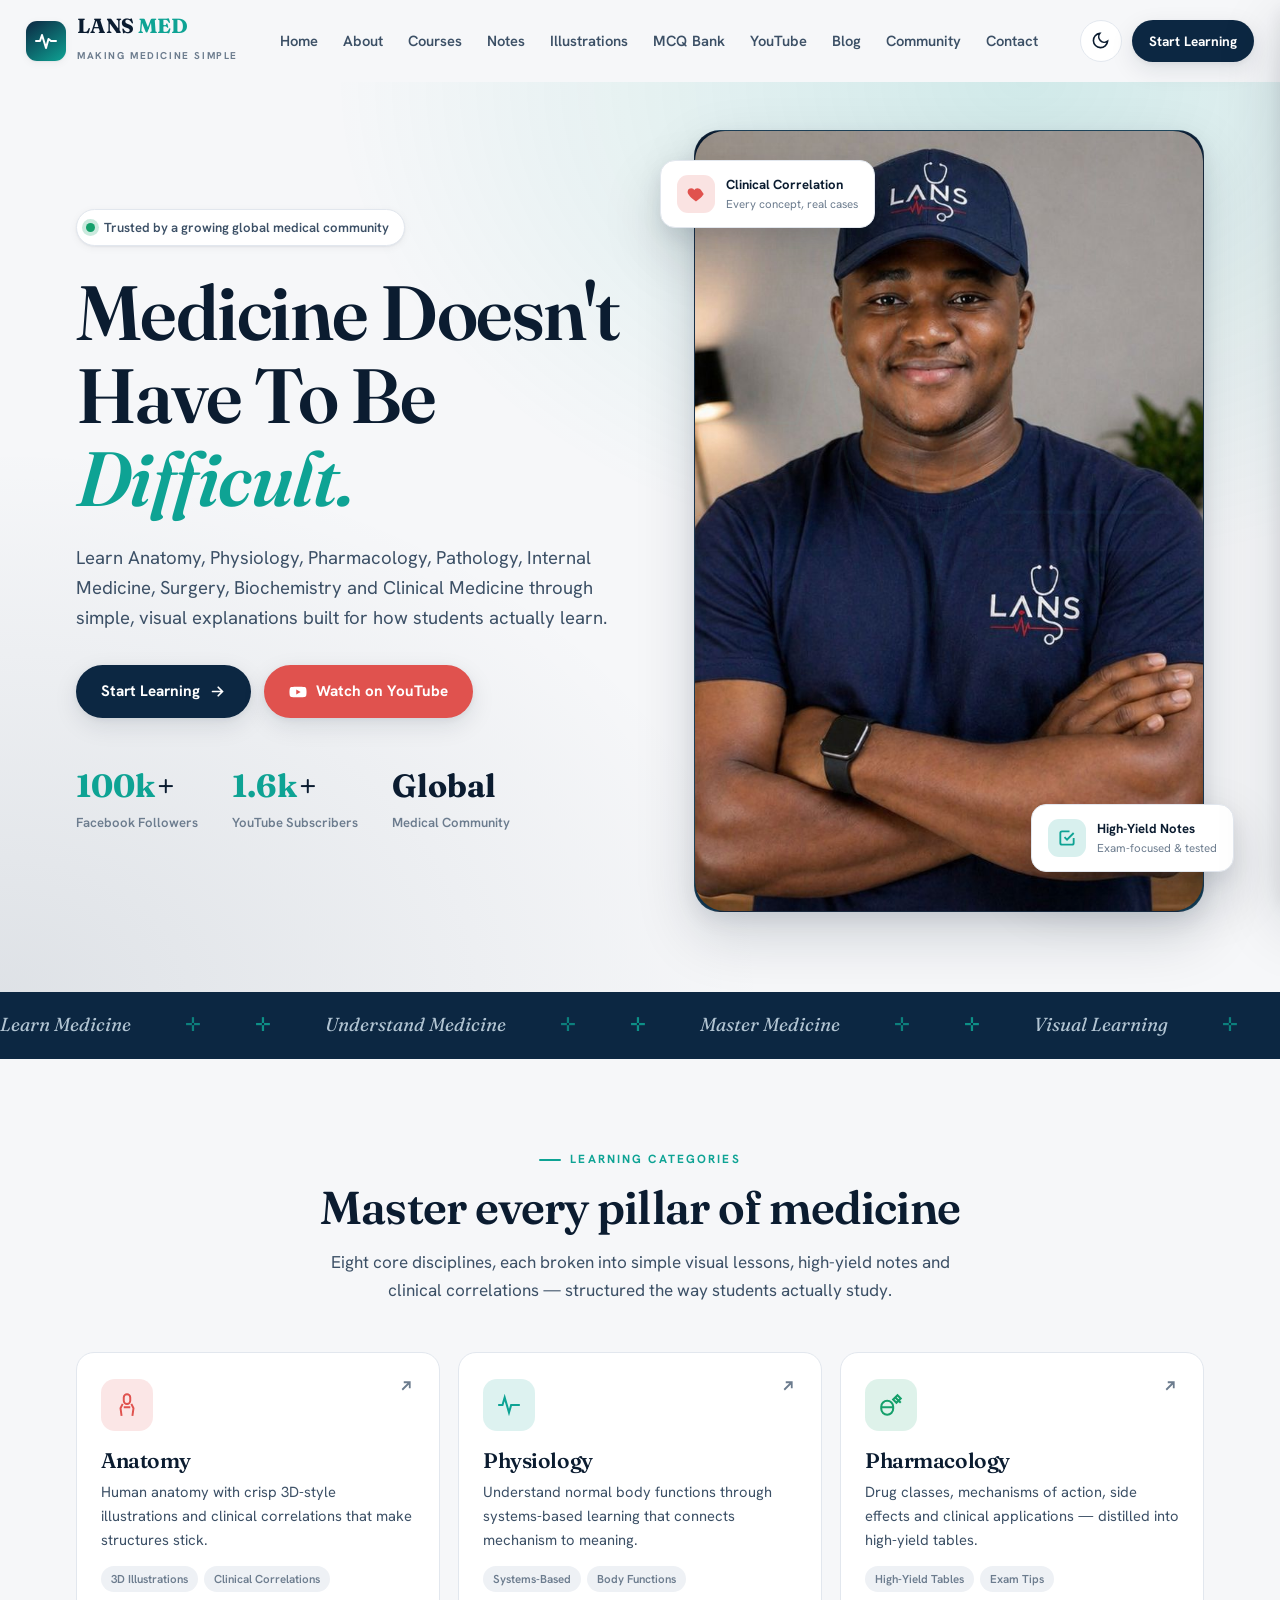
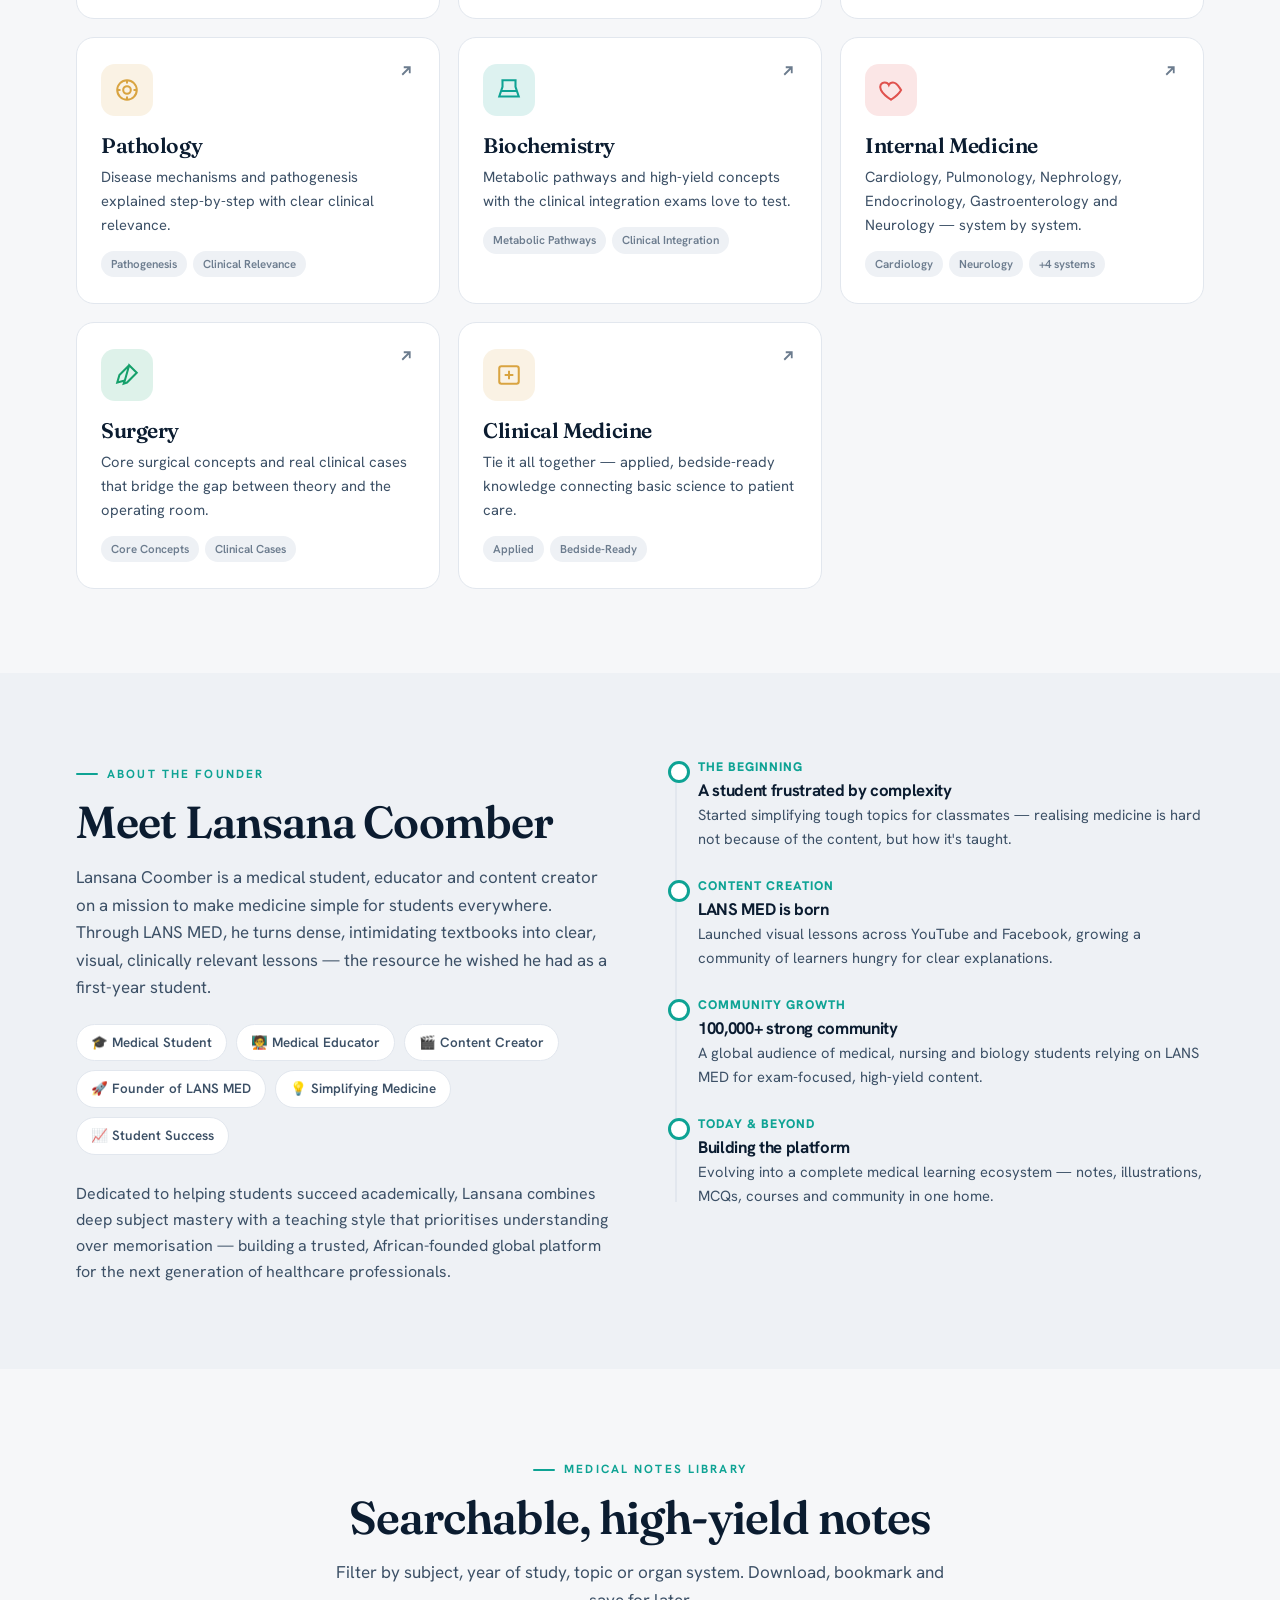
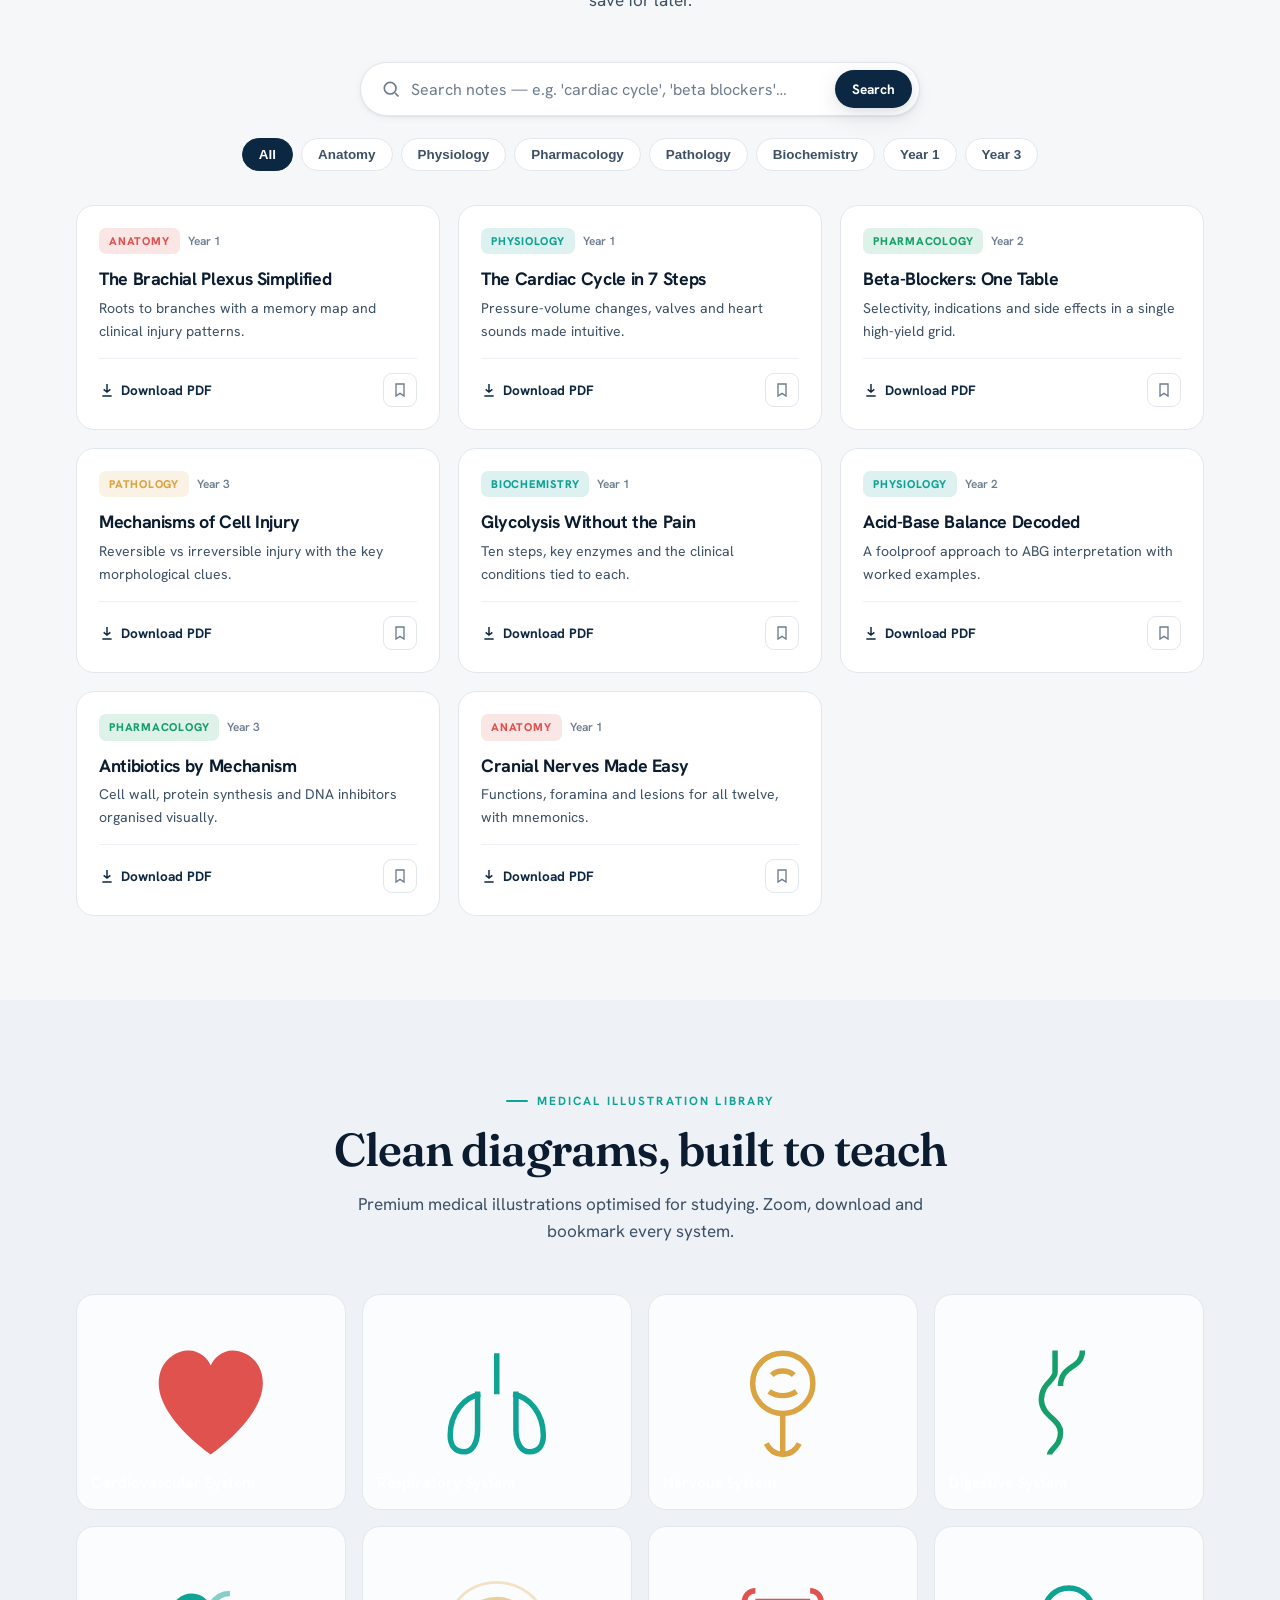
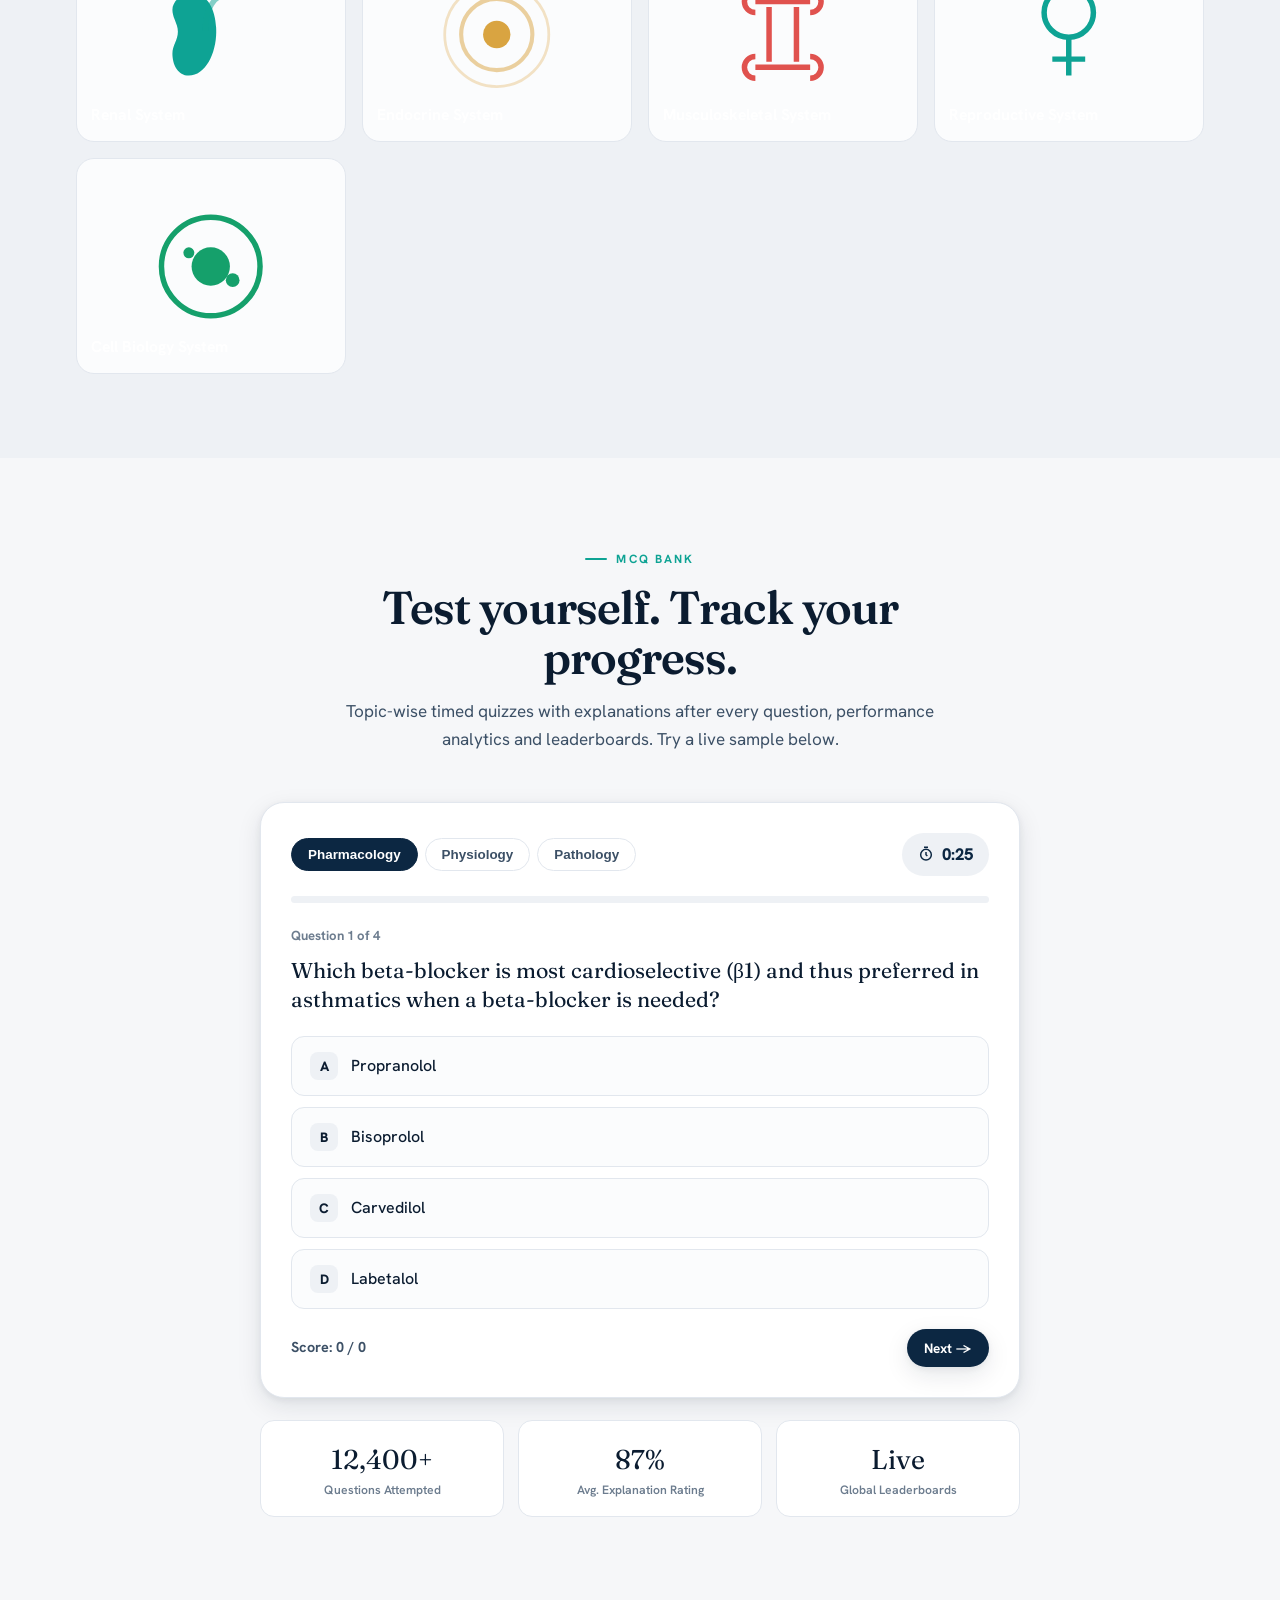
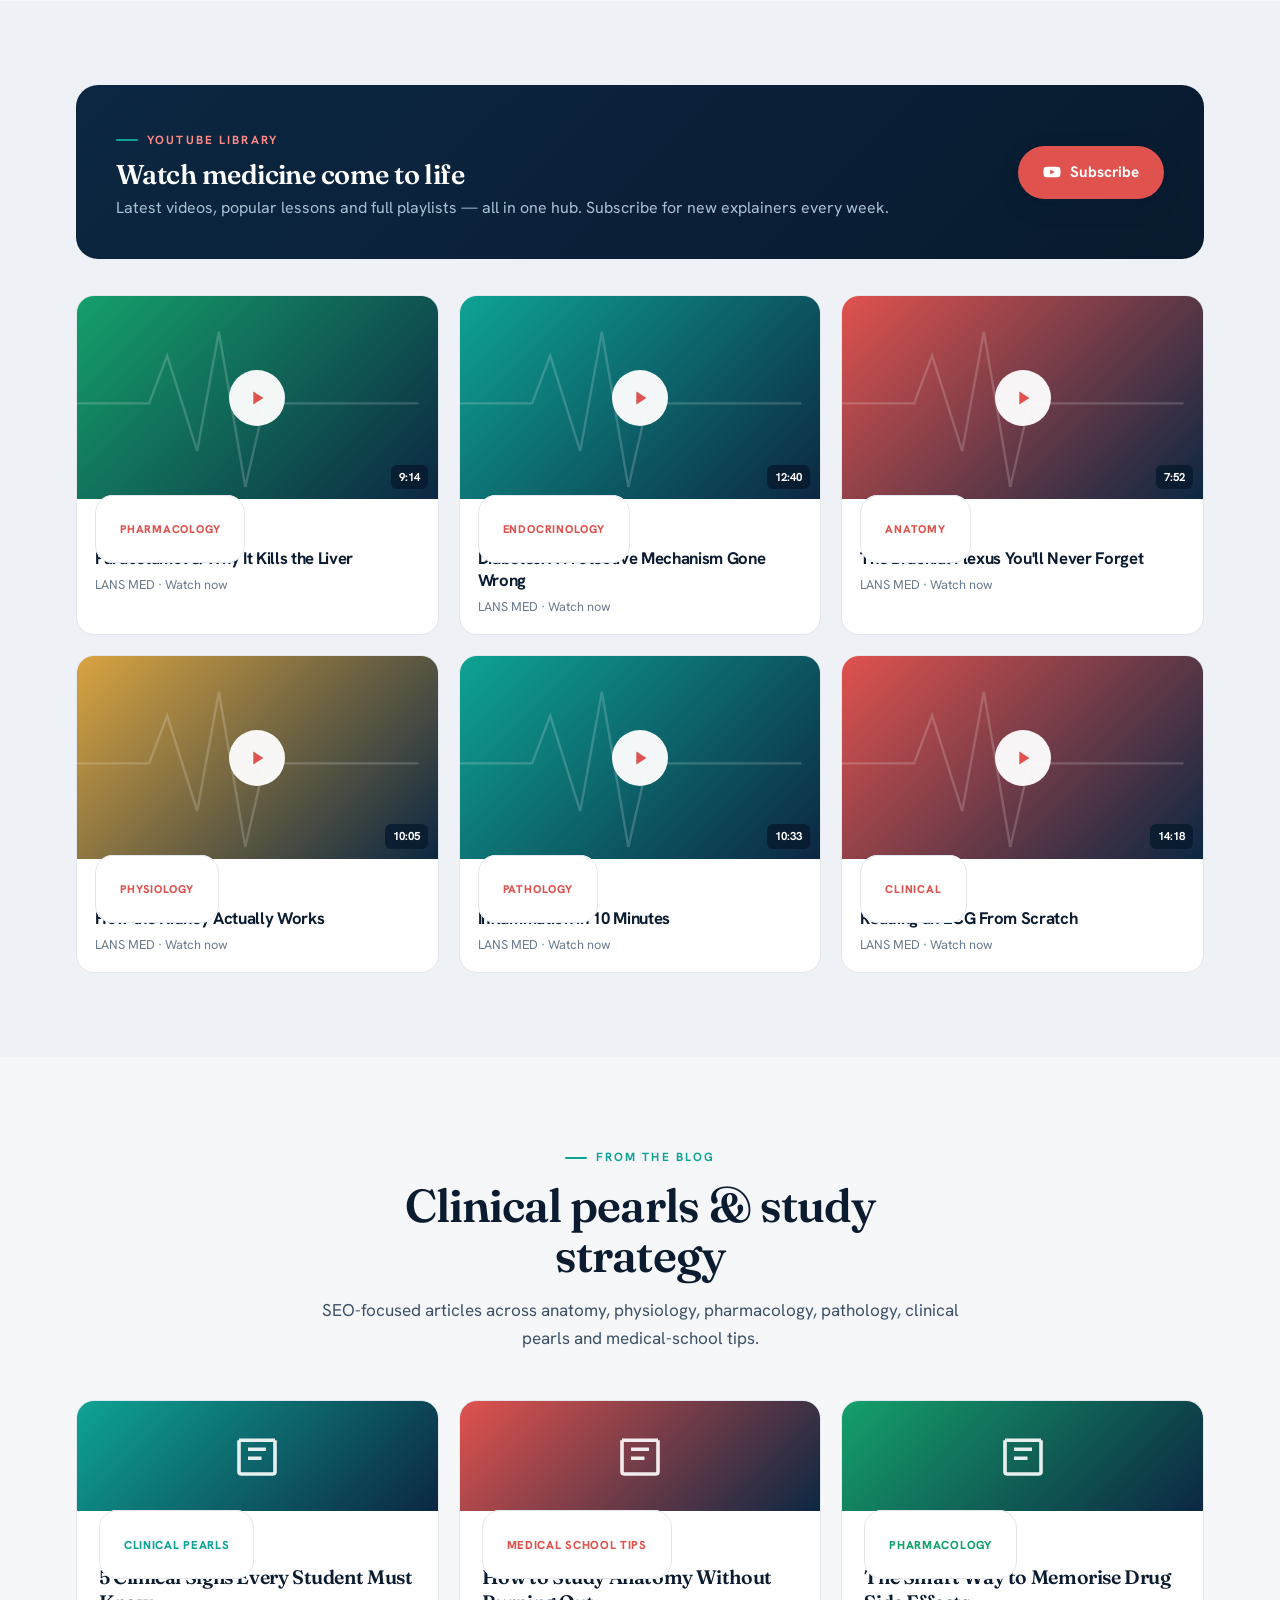
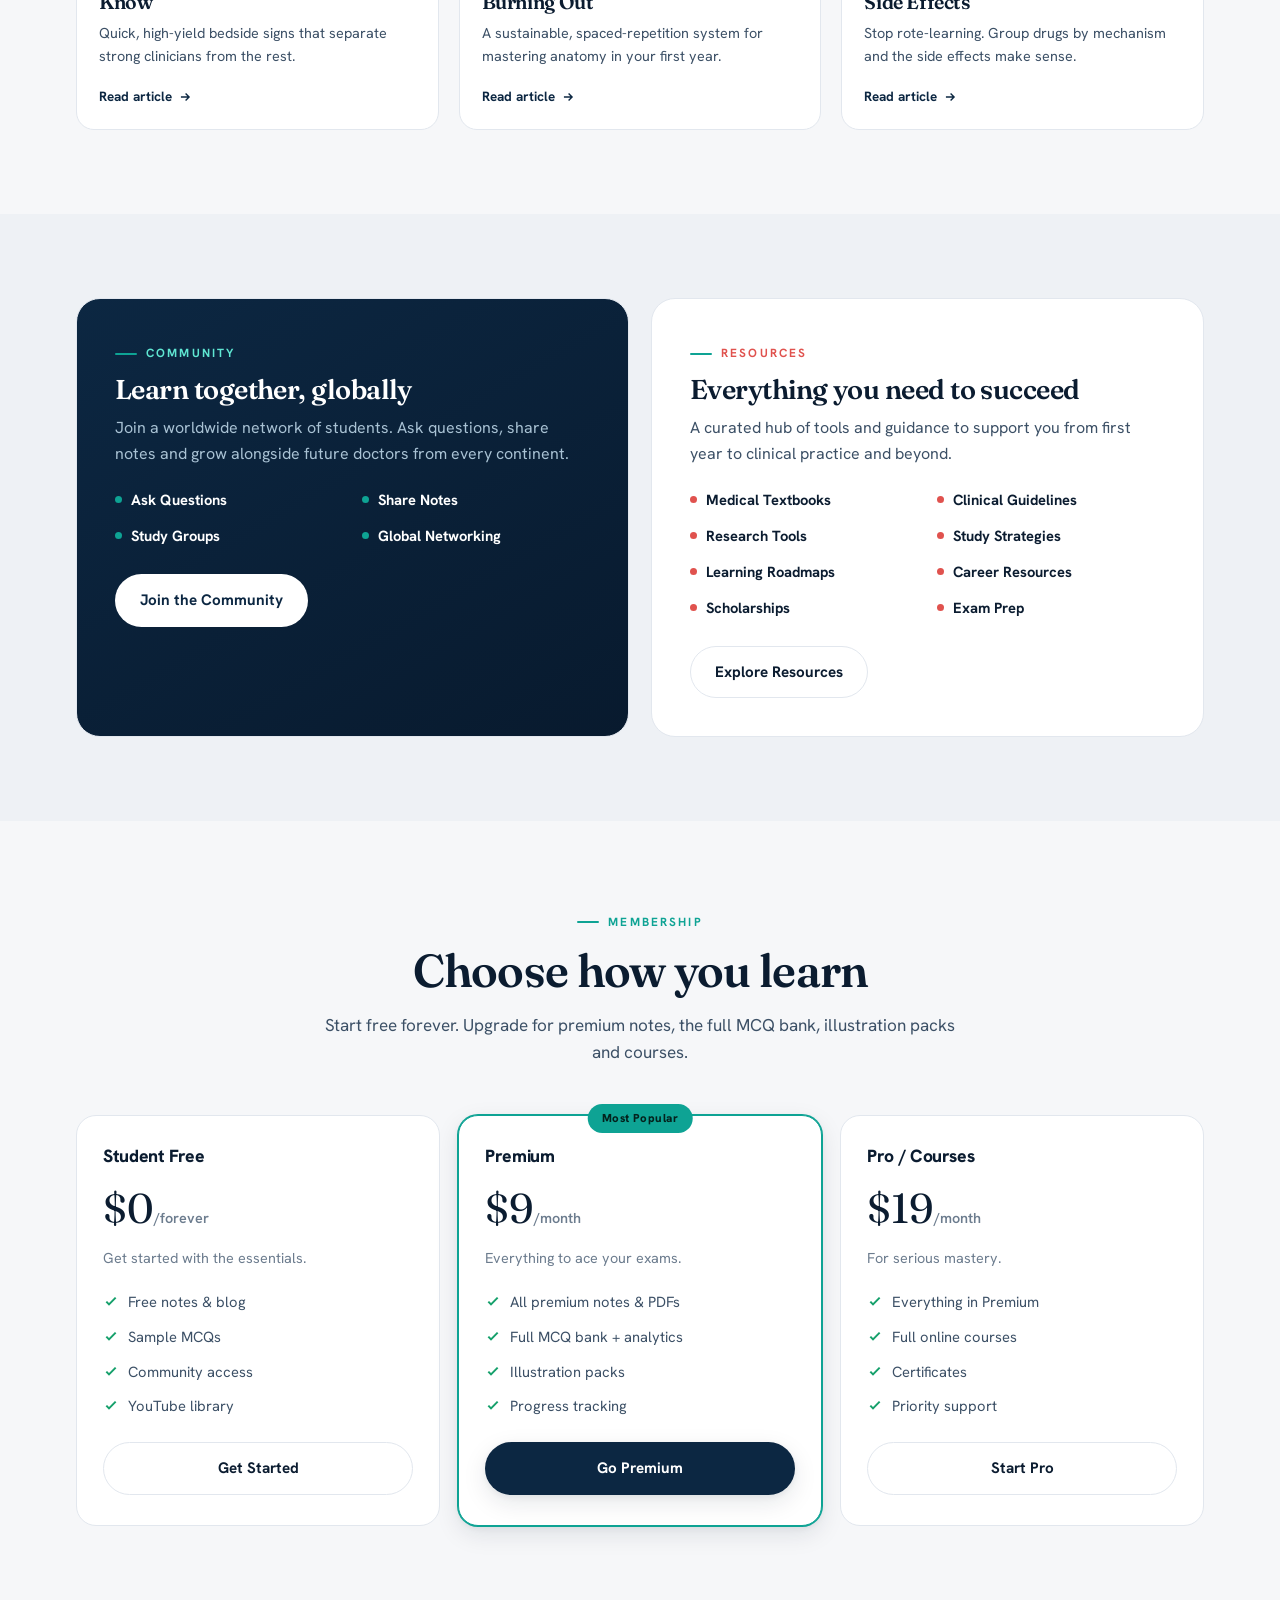
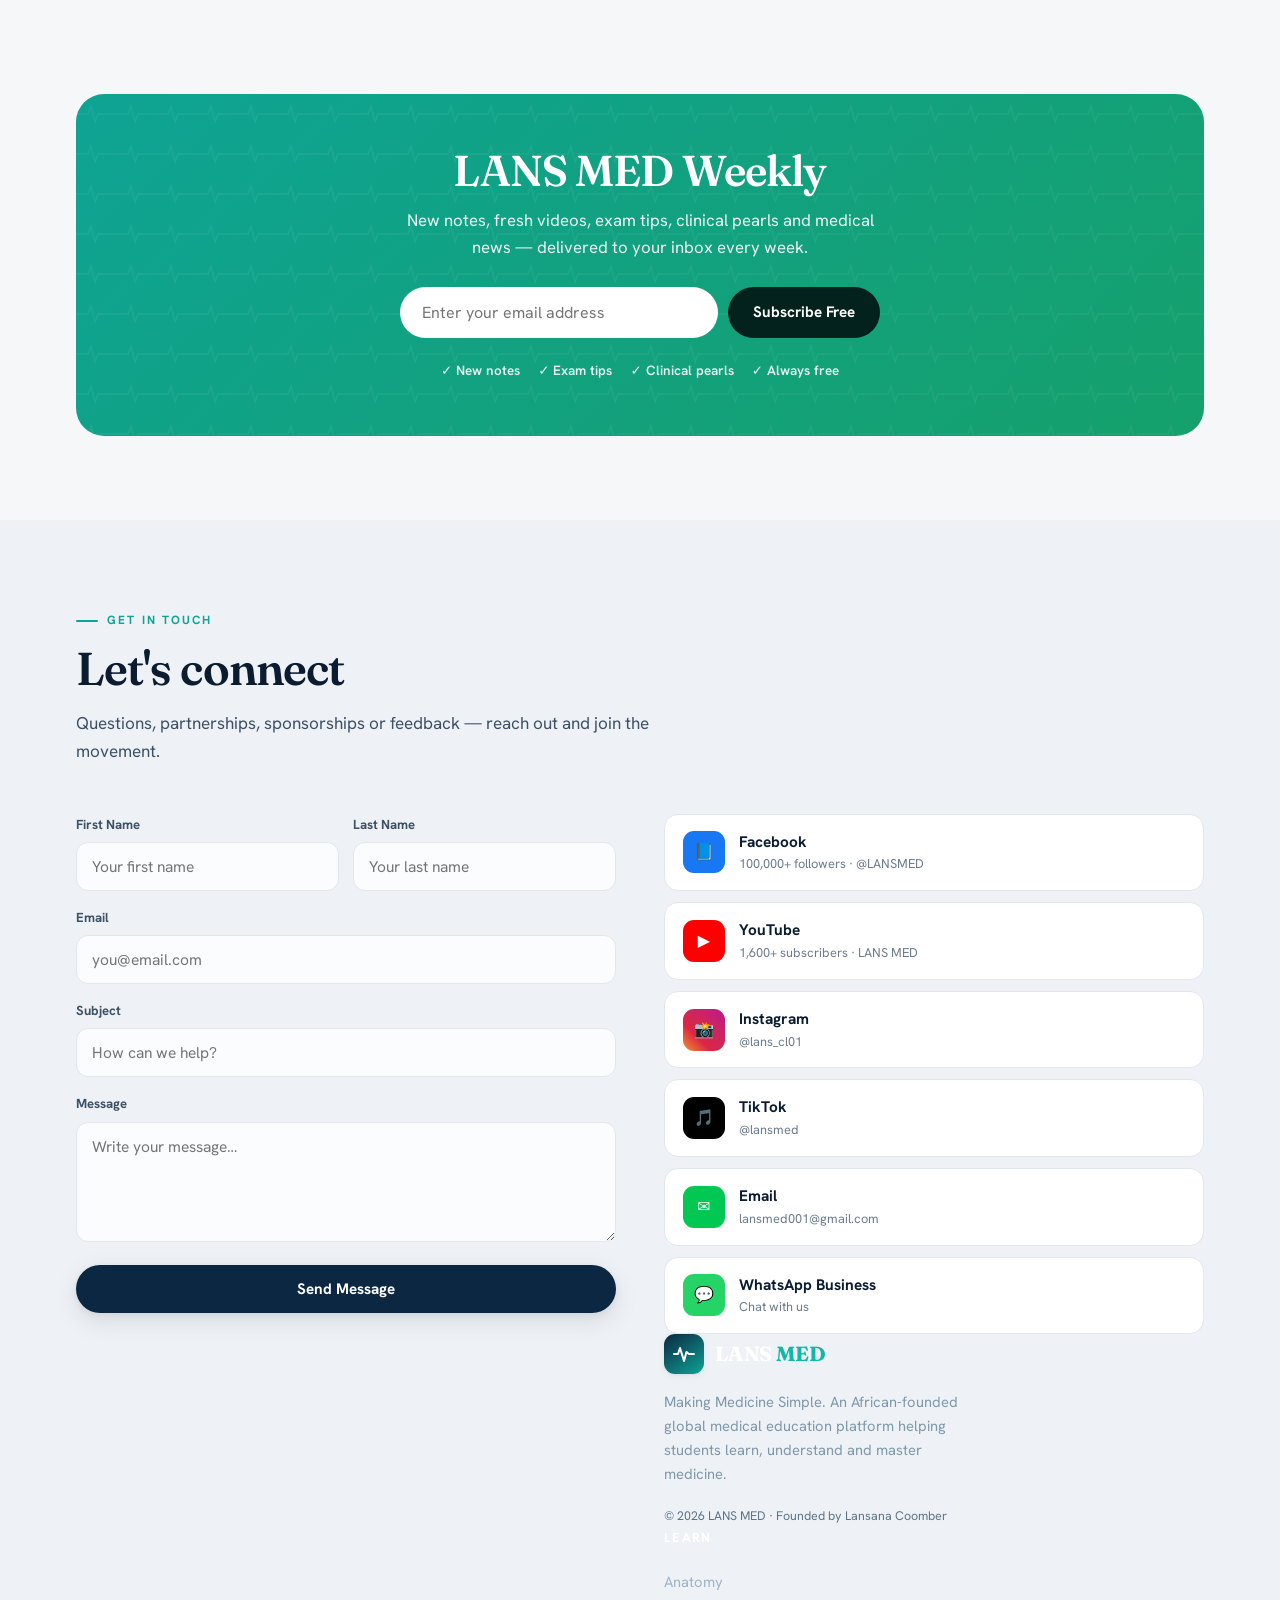
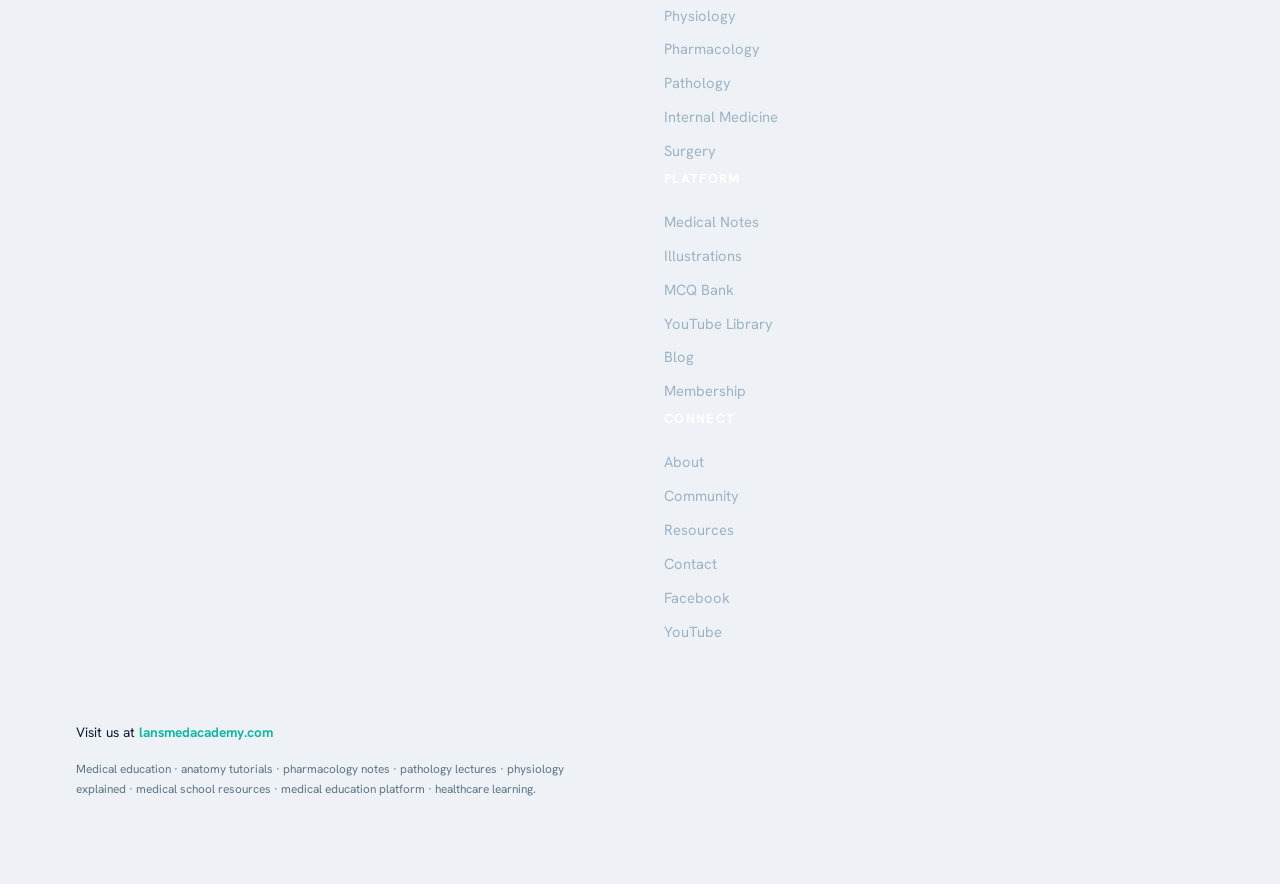
==== index.html @ 88748015 "Initial commit of LANS MED Academy website" ====
<!DOCTYPE html>
<html lang="en" data-theme="light">
<head><!-- Google tag (gtag.js) -->
<script async src="https://www.googletagmanager.com/gtag/js?id=G-8NH8T3K41M"></script>

<script>
window.dataLayer = window.dataLayer || [];
function gtag(){dataLayer.push(arguments);}
gtag('js', new Date());

gtag('config', 'G-8NH8T3K41M');
</script>
<meta charset="UTF-8" />
<meta name="viewport" content="width=device-width, initial-scale=1.0" />
<title>LANS MED Academy | Making Medicine Simple for Medical Students</title><link rel="icon" type="image/svg+xml" href="favicon/favicon.svg" />
<link rel="manifest" href="favicon/site.webmanifest" />
<meta name="theme-color" content="#0c2742" />
<link rel="canonical" href="https://lansmedacademy.com/" />
<meta property="og:url" content="https://lansmedacademy.com/" />
<meta name="description" content="LANS MED Academy by Lansana Coomber is a medical education platform simplifying Anatomy, Physiology, Pharmacology, Pathology, Internal Medicine, Surgery and Biochemistry through visual explanations, high-yield notes, MCQs and clinical correlations." /><meta name="keywords" content="medical education, anatomy tutorials, pharmacology notes, pathology lectures, physiology explained, medical school resources, medical education platform, healthcare learning, MCQ bank, medical illustrations" />
<meta name="author" content="Lansana Coomber" />
<!-- Open Graph -->
<meta property="og:type" content="website" />
<meta property="og:title" content="LANS MED — Making Medicine Simple" />
<meta property="og:description" content="Learn medicine through simple visual explanations. Notes, illustrations, MCQs and video lessons for students worldwide." />
<meta property="og:site_name" content="LANS MED" />
<link rel="preconnect" href="https://fonts.googleapis.com">
<link rel="preconnect" href="https://fonts.gstatic.com" crossorigin>
<link href="https://fonts.googleapis.com/css2?family=Fraunces:ital,opsz,wght@0,9..144,400;0,9..144,500;0,9..144,600;0,9..144,700;1,9..144,500&family=Hanken+Grotesk:wght@400;500;600;700;800&display=swap" rel="stylesheet">
<!-- Structured data -->
<script type="application/ld+json">
{
  "@context":"https://schema.org",
  "@type":"EducationalOrganization",
  "name":"LANS MED Academy",
  "url":"https://lansmedacademy.com",
  "slogan":"Making Medicine Simple.",
  "description":"LANS MED Academy is a medical education platform founded by Lansana Coomber, simplifying medicine through visual explanations, high-yield notes, MCQs, illustrations and clinical correlations.",
  "founder":{
    "@type":"Person",
    "name":"Lansana Coomber",
    "jobTitle":"Medical Educator and Founder"
  },
  "sameAs": [
  "https://youtube.com/@lans_med?si=1jIx9BcEhDl1A5Qc",
  "https://www.instagram.com/lans_cl01?igsh=MWFwY3h3d2hxYjRnYQ%3D%3D&utm_source=qr",
  "https://www.tiktok.com/@lansmed?_r=1&_t=ZN-97CuUIPlDIk",
  "https://www.facebook.com/share/1agd24aFtn/?mibextid=wwXIfr"
]
}
</script>
</script>
<link rel="stylesheet" href="style.css" />
</head>
<body>

<!-- ============ NAV ============ -->
<header class="nav" id="nav">
  <div class="nav-inner">
    <a href="#home" class="brand">
      <span class="brand-mark">
        <svg viewBox="0 0 24 24" fill="none"><path d="M2 12h4l2-6 4 13 2.5-9L17 12h5" stroke="#fff" stroke-width="2" stroke-linecap="round" stroke-linejoin="round"/></svg>
      </span>
      <span>
        <span class="brand-name">LANS <b>MED</b></span><br>
        <span class="brand-tag">Making Medicine Simple</span>
      </span>
    </a>
    <nav class="links">
      <a href="#home">Home</a>
      <a href="#about">About</a>
      <a href="#categories">Courses</a>
      <a href="#notes">Notes</a>
      <a href="#illustrations">Illustrations</a>
      <a href="#mcq">MCQ Bank</a>
      <a href="#youtube">YouTube</a>
      <a href="#blog">Blog</a>
      <a href="#community">Community</a>
      <a href="#contact">Contact</a>
    </nav>
    <div class="nav-actions">
      <button class="theme-btn" id="themeBtn" aria-label="Toggle theme">
        <svg id="iconSun" viewBox="0 0 24 24" fill="none" stroke="currentColor" stroke-width="2" stroke-linecap="round"><circle cx="12" cy="12" r="4"/><path d="M12 2v2M12 20v2M4.9 4.9l1.4 1.4M17.7 17.7l1.4 1.4M2 12h2M20 12h2M4.9 19.1l1.4-1.4M17.7 6.3l1.4-1.4"/></svg>
      </button>
      <a href="#categories" class="btn btn-primary btn-sm">Start Learning</a>
      <button class="hamburger" id="hamb" aria-label="Menu"><span></span><span></span><span></span></button>
    </div>
  </div>
</header>

<div class="overlay" id="overlay"></div>
<aside class="mobile-menu" id="mobileMenu">
  <button class="m-close" id="mClose">×</button>
  <a href="#home">Home</a><a href="#about">About</a><a href="#categories">Courses</a>
  <a href="#notes">Medical Notes</a><a href="#illustrations">Illustrations</a><a href="#mcq">MCQ Bank</a>
  <a href="#youtube">YouTube Library</a><a href="#blog">Blog</a><a href="#community">Community</a>
  <a href="#resources">Resources</a><a href="#contact">Contact</a>
  <a href="#categories" class="btn btn-primary" style="justify-content:center;margin-top:14px;">Start Learning</a>
</aside>

<!-- ============ HERO ============ -->
<section class="hero" id="home" style="padding-top:48px;">
  <div class="container hero-grid">
    <div class="reveal">
      <span class="hero-badge"><i></i> Trusted by a growing global medical community</span>
      <h1>Medicine Doesn't <br>Have To Be <span class="accent">Difficult.</span></h1>
      <p class="lead">Learn Anatomy, Physiology, Pharmacology, Pathology, Internal Medicine, Surgery, Biochemistry and Clinical Medicine through simple, visual explanations built for how students actually learn.</p>
      <div class="hero-cta">
        <a href="#categories" class="btn btn-primary">Start Learning
          <svg width="17" height="17" viewBox="0 0 24 24" fill="none" stroke="currentColor" stroke-width="2.4" stroke-linecap="round"><path d="M5 12h14M13 6l6 6-6 6"/></svg>
        </a>
        <a href="#youtube" class="btn btn-red">
          <svg width="18" height="18" viewBox="0 0 24 24" fill="currentColor"><path d="M23 7.5a3 3 0 0 0-2.1-2.1C19 5 12 5 12 5s-7 0-8.9.4A3 3 0 0 0 1 7.5 31 31 0 0 0 .6 12 31 31 0 0 0 1 16.5a3 3 0 0 0 2.1 2.1C5 19 12 19 12 19s7 0 8.9-.4a3 3 0 0 0 2.1-2.1 31 31 0 0 0 .4-4.5 31 31 0 0 0-.4-4.5zM9.7 15.3V8.7l5.8 3.3z"/></svg>
          Watch on YouTube
        </a>
      </div>
      <div class="stats">
        <div class="stat"><div class="num" data-target="100000" data-suffix="+"><span>0</span></div><div class="lbl">Facebook Followers</div></div>
        <div class="stat"><div class="num" data-target="1600" data-suffix="+"><span>0</span></div><div class="lbl">YouTube Subscribers</div></div>
        <div class="stat"><div class="num">Global</div><div class="lbl">Medical Community</div></div>
      </div>
    </div>

    <div class="hero-visual reveal">
      <div class="portrait">
        <svg class="ecg-bg" viewBox="0 0 400 460" preserveAspectRatio="none">
          <path d="M0 230h80l20-70 30 150 25-200 30 280 25-160 30 70h135" stroke="#3fd9c4" stroke-width="2.5" fill="none" opacity=".7"/>
          <path d="M0 330h100l25-40 30 90 20-130 28 180 25-100h172" stroke="#ffffff" stroke-width="1.5" fill="none" opacity=".3"/>
        </svg>
        <img src="images/lansana-teaching.jpg"
     alt="Lansana Coomber"
     style="width:100%;
            height:100%;
            object-fit:cover;
            object-position:center 20%;
            border-radius:30px;">
      </div>
      <div class="float-card fc-1">
        <span class="ic" style="background:color-mix(in srgb,var(--coral) 16%,transparent);color:var(--coral)">
          <svg width="20" height="20" viewBox="0 0 24 24" fill="currentColor"><path d="M12 21s-7-4.6-9.3-9C1 8.6 2.7 5 6.2 5c2 0 3.3 1.2 3.8 2.3C10.5 6.2 11.8 5 13.8 5 17.3 5 19 8.6 21.3 12 19 16.4 12 21 12 21z"/></svg>
        </span>
        <div><div class="t">Clinical Correlation</div><div class="s">Every concept, real cases</div></div>
      </div>
      <div class="float-card fc-2">
        <span class="ic" style="background:color-mix(in srgb,var(--teal) 16%,transparent);color:var(--teal)">
          <svg width="20" height="20" viewBox="0 0 24 24" fill="none" stroke="currentColor" stroke-width="2.2"><path d="M9 11l3 3 8-8M20 12v6a2 2 0 0 1-2 2H6a2 2 0 0 1-2-2V6a2 2 0 0 1 2-2h9"/></svg>
        </span>
        <div><div class="t">High-Yield Notes</div><div class="s">Exam-focused & tested</div></div>
      </div>
    </div>
  </div>
</section>

<!-- ============ MARQUEE STRIP ============ -->
<div class="strip">
  <div class="marquee">
    <span>Learn Medicine<span></span></span><span>Understand Medicine<span></span></span><span>Master Medicine<span></span></span>
    <span>Visual Learning<span></span></span><span>Clinically Relevant<span></span></span><span>High-Yield<span></span></span>
    <span>Learn Medicine<span></span></span><span>Understand Medicine<span></span></span><span>Master Medicine<span></span></span>
    <span>Visual Learning<span></span></span><span>Clinically Relevant<span></span></span><span>High-Yield<span></span></span>
  </div>
</div>

<!-- ============ CATEGORIES ============ -->
<section id="categories">
  <div class="container">
    <div class="sec-head center reveal">
      <span class="eyebrow">Learning Categories</span>
      <h2>Master every pillar of medicine</h2>
      <p>Eight core disciplines, each broken into simple visual lessons, high-yield notes and clinical correlations — structured the way students actually study.</p>
    </div>
    <div class="cat-grid">
      <!-- Anatomy -->
      <div class="cat reveal" style="--accent:#e0524e">
        <svg class="arrow" width="18" height="18" viewBox="0 0 24 24" fill="none" stroke="currentColor" stroke-width="2.4"><path d="M7 17L17 7M9 7h8v8"/></svg>
        <span class="ic"><svg viewBox="0 0 24 24" fill="none" stroke="currentColor" stroke-width="1.8"><path d="M12 2a3 3 0 0 0-3 3v3a3 3 0 0 0 6 0V5a3 3 0 0 0-3-3zM8 11l-2 4 1 7M16 11l2 4-1 7M9 14h6"/></svg></span>
        <h3>Anatomy</h3>
        <p>Human anatomy with crisp 3D-style illustrations and clinical correlations that make structures stick.</p>
        <div class="tags"><span>3D Illustrations</span><span>Clinical Correlations</span></div>
      </div>
      <!-- Physiology -->
      <div class="cat reveal" style="--accent:#0ea394">
        <svg class="arrow" width="18" height="18" viewBox="0 0 24 24" fill="none" stroke="currentColor" stroke-width="2.4"><path d="M7 17L17 7M9 7h8v8"/></svg>
        <span class="ic"><svg viewBox="0 0 24 24" fill="none" stroke="currentColor" stroke-width="1.9"><path d="M2 12h4l2-7 4 14 2-7h8"/></svg></span>
        <h3>Physiology</h3>
        <p>Understand normal body functions through systems-based learning that connects mechanism to meaning.</p>
        <div class="tags"><span>Systems-Based</span><span>Body Functions</span></div>
      </div>
      <!-- Pharmacology -->
      <div class="cat reveal" style="--accent:#15a06b">
        <svg class="arrow" width="18" height="18" viewBox="0 0 24 24" fill="none" stroke="currentColor" stroke-width="2.4"><path d="M7 17L17 7M9 7h8v8"/></svg>
        <span class="ic"><svg viewBox="0 0 24 24" fill="none" stroke="currentColor" stroke-width="1.9"><rect x="3" y="8" width="11" height="13" rx="5.5"/><path d="M3 14h11M16 5l5 5M14 7l4-4 3 3-4 4z"/></svg></span>
        <h3>Pharmacology</h3>
        <p>Drug classes, mechanisms of action, side effects and clinical applications — distilled into high-yield tables.</p>
        <div class="tags"><span>High-Yield Tables</span><span>Exam Tips</span></div>
      </div>
      <!-- Pathology -->
      <div class="cat reveal" style="--accent:#d9a441">
        <svg class="arrow" width="18" height="18" viewBox="0 0 24 24" fill="none" stroke="currentColor" stroke-width="2.4"><path d="M7 17L17 7M9 7h8v8"/></svg>
        <span class="ic"><svg viewBox="0 0 24 24" fill="none" stroke="currentColor" stroke-width="1.9"><circle cx="12" cy="12" r="9"/><circle cx="12" cy="12" r="3.5"/><path d="M12 3v3M12 18v3M3 12h3M18 12h3"/></svg></span>
        <h3>Pathology</h3>
        <p>Disease mechanisms and pathogenesis explained step-by-step with clear clinical relevance.</p>
        <div class="tags"><span>Pathogenesis</span><span>Clinical Relevance</span></div>
      </div>
      <!-- Biochemistry -->
      <div class="cat reveal" style="--accent:#0ea394">
        <svg class="arrow" width="18" height="18" viewBox="0 0 24 24" fill="none" stroke="currentColor" stroke-width="2.4"><path d="M7 17L17 7M9 7h8v8"/></svg>
        <span class="ic"><svg viewBox="0 0 24 24" fill="none" stroke="currentColor" stroke-width="1.9"><path d="M6 3v6l-3 9h18l-3-9V3M5 3h14M4.5 13h15"/></svg></span>
        <h3>Biochemistry</h3>
        <p>Metabolic pathways and high-yield concepts with the clinical integration exams love to test.</p>
        <div class="tags"><span>Metabolic Pathways</span><span>Clinical Integration</span></div>
      </div>
      <!-- Internal Medicine -->
      <div class="cat reveal" style="--accent:#e0524e">
        <svg class="arrow" width="18" height="18" viewBox="0 0 24 24" fill="none" stroke="currentColor" stroke-width="2.4"><path d="M7 17L17 7M9 7h8v8"/></svg>
        <span class="ic"><svg viewBox="0 0 24 24" fill="none" stroke="currentColor" stroke-width="1.9"><path d="M12 21s-7-4.6-9.3-9C1 8.6 2.7 5 6.2 5c2 0 3.3 1.2 3.8 2.3C10.5 6.2 11.8 5 13.8 5 17.3 5 19 8.6 21.3 12 19 16.4 12 21 12 21z"/></svg></span>
        <h3>Internal Medicine</h3>
        <p>Cardiology, Pulmonology, Nephrology, Endocrinology, Gastroenterology and Neurology — system by system.</p>
        <div class="tags"><span>Cardiology</span><span>Neurology</span><span>+4 systems</span></div>
      </div>
      <!-- Surgery -->
      <div class="cat reveal" style="--accent:#15a06b">
        <svg class="arrow" width="18" height="18" viewBox="0 0 24 24" fill="none" stroke="currentColor" stroke-width="2.4"><path d="M7 17L17 7M9 7h8v8"/></svg>
        <span class="ic"><svg viewBox="0 0 24 24" fill="none" stroke="currentColor" stroke-width="1.9"><path d="M14 3l7 7-9 9-3 1 1-3zM14 3l-9 9-2 7 7-2"/></svg></span>
        <h3>Surgery</h3>
        <p>Core surgical concepts and real clinical cases that bridge the gap between theory and the operating room.</p>
        <div class="tags"><span>Core Concepts</span><span>Clinical Cases</span></div>
      </div>
      <!-- Clinical Medicine -->
      <div class="cat reveal" style="--accent:#d9a441">
        <svg class="arrow" width="18" height="18" viewBox="0 0 24 24" fill="none" stroke="currentColor" stroke-width="2.4"><path d="M7 17L17 7M9 7h8v8"/></svg>
        <span class="ic"><svg viewBox="0 0 24 24" fill="none" stroke="currentColor" stroke-width="1.9"><rect x="3" y="4" width="18" height="16" rx="2"/><path d="M12 8v8M8 12h8"/></svg></span>
        <h3>Clinical Medicine</h3>
        <p>Tie it all together — applied, bedside-ready knowledge connecting basic science to patient care.</p>
        <div class="tags"><span>Applied</span><span>Bedside-Ready</span></div>
      </div>
    </div>
  </div>
</section>

<!-- ============ ABOUT ============ -->
<section id="about" style="background:var(--bg-tint);">
  <div class="container about-grid">
    <div class="reveal">
      <span class="eyebrow">About the Founder</span>
      <h2 style="font-size:clamp(1.9rem,3.6vw,2.8rem); margin:14px 0 18px;">Meet Lansana Coomber</h2>
      <p style="color:var(--ink-soft); font-size:1.06rem;">Lansana Coomber is a medical student, educator and content creator on a mission to make medicine simple for students everywhere. Through LANS MED, he turns dense, intimidating textbooks into clear, visual, clinically relevant lessons — the resource he wished he had as a first-year student.</p>
      <div class="about-roles">
        <span>🎓 Medical Student</span><span>🧑‍🏫 Medical Educator</span><span>🎬 Content Creator</span>
        <span>🚀 Founder of LANS MED</span><span>💡 Simplifying Medicine</span><span>📈 Student Success</span>
      </div>
      <p style="color:var(--ink-soft);">Dedicated to helping students succeed academically, Lansana combines deep subject mastery with a teaching style that prioritises understanding over memorisation — building a trusted, African-founded global platform for the next generation of healthcare professionals.</p>
    </div>
    <div class="reveal">
      <div class="timeline">
        <div class="tl-item"><div class="tl-year">The Beginning</div><h4>A student frustrated by complexity</h4><p>Started simplifying tough topics for classmates — realising medicine is hard not because of the content, but how it's taught.</p></div>
        <div class="tl-item"><div class="tl-year">Content Creation</div><h4>LANS MED is born</h4><p>Launched visual lessons across YouTube and Facebook, growing a community of learners hungry for clear explanations.</p></div>
        <div class="tl-item"><div class="tl-year">Community Growth</div><h4>100,000+ strong community</h4><p>A global audience of medical, nursing and biology students relying on LANS MED for exam-focused, high-yield content.</p></div>
        <div class="tl-item"><div class="tl-year">Today & Beyond</div><h4>Building the platform</h4><p>Evolving into a complete medical learning ecosystem — notes, illustrations, MCQs, courses and community in one home.</p></div>
      </div>
    </div>
  </div>
</section>

<!-- ============ NOTES LIBRARY ============ -->
<section id="notes">
  <div class="container">
    <div class="sec-head center reveal">
      <span class="eyebrow">Medical Notes Library</span>
      <h2>Searchable, high-yield notes</h2>
      <p>Filter by subject, year of study, topic or organ system. Download, bookmark and save for later.</p>
    </div>
    <div class="reveal">
      <div class="search-bar">
        <svg width="20" height="20" viewBox="0 0 24 24" fill="none" stroke="var(--muted)" stroke-width="2"><circle cx="11" cy="11" r="7"/><path d="M21 21l-4-4"/></svg>
        <input type="text" id="noteSearch" placeholder="Search notes — e.g. 'cardiac cycle', 'beta blockers'…">
        <button class="btn btn-primary btn-sm">Search</button>
      </div>
      <div class="filters" id="noteFilters">
        <button class="chip active" data-f="all">All</button>
        <button class="chip" data-f="Anatomy">Anatomy</button>
        <button class="chip" data-f="Physiology">Physiology</button>
        <button class="chip" data-f="Pharmacology">Pharmacology</button>
        <button class="chip" data-f="Pathology">Pathology</button>
        <button class="chip" data-f="Biochemistry">Biochemistry</button>
        <button class="chip" data-f="Year 1">Year 1</button>
        <button class="chip" data-f="Year 3">Year 3</button>
      </div>
    </div>
    <div class="notes-grid" id="notesGrid"></div>
  </div>
</section>

<!-- ============ ILLUSTRATIONS ============ -->
<section id="illustrations" style="background:var(--bg-tint);">
  <div class="container">
    <div class="sec-head center reveal">
      <span class="eyebrow">Medical Illustration Library</span>
      <h2>Clean diagrams, built to teach</h2>
      <p>Premium medical illustrations optimised for studying. Zoom, download and bookmark every system.</p>
    </div>
    <div class="ill-grid" id="illGrid"></div>
  </div>
</section>

<!-- ============ MCQ BANK ============ -->
<section id="mcq">
  <div class="container">
    <div class="sec-head center reveal">
      <span class="eyebrow">MCQ Bank</span>
      <h2>Test yourself. Track your progress.</h2>
      <p>Topic-wise timed quizzes with explanations after every question, performance analytics and leaderboards. Try a live sample below.</p>
    </div>
    <div class="mcq-wrap reveal" id="mcqWrap">
      <div class="mcq-top">
        <div class="mcq-topics" id="mcqTopics">
          <button class="chip active" data-topic="Pharmacology">Pharmacology</button>
          <button class="chip" data-topic="Physiology">Physiology</button>
          <button class="chip" data-topic="Pathology">Pathology</button>
        </div>
        <div class="mcq-timer" id="mcqTimer">
          <svg width="16" height="16" viewBox="0 0 24 24" fill="none" stroke="currentColor" stroke-width="2.2"><circle cx="12" cy="13" r="8"/><path d="M12 9v4l2 2M9 2h6"/></svg>
          <span id="timeVal">0:30</span>
        </div>
      </div>
      <div class="progress-track"><div class="progress-fill" id="progFill"></div></div>
      <div id="mcqBody">
        <div class="q-count" id="qCount">Question 1 of 4</div>
        <div class="q-text" id="qText">Loading…</div>
        <div class="options" id="options"></div>
        <div class="explain" id="explain"></div>
        <div class="mcq-foot">
          <span class="score-pill" id="scorePill">Score: 0 / 0</span>
          <button class="btn btn-primary btn-sm" id="nextBtn" disabled>Next →</button>
        </div>
      </div>
    </div>
    <div class="mini-analytics reveal">
      <div class="ma"><div class="v">12,400+</div><div class="l">Questions Attempted</div></div>
      <div class="ma"><div class="v">87%</div><div class="l">Avg. Explanation Rating</div></div>
      <div class="ma"><div class="v">Live</div><div class="l">Global Leaderboards</div></div>
    </div>
  </div>
</section>

<!-- ============ YOUTUBE ============ -->
<section id="youtube" style="background:var(--bg-tint);">
  <div class="container">
    <div class="yt-banner reveal">
      <div>
        <span class="eyebrow" style="color:#ff8a85">YouTube Library</span>
        <h3 style="margin-top:10px;">Watch medicine come to life</h3>
        <p>Latest videos, popular lessons and full playlists — all in one hub. Subscribe for new explainers every week.</p>
      </div>
      <a href="#" class="btn btn-red" style="white-space:nowrap;">
        <svg width="18" height="18" viewBox="0 0 24 24" fill="currentColor"><path d="M23 7.5a3 3 0 0 0-2.1-2.1C19 5 12 5 12 5s-7 0-8.9.4A3 3 0 0 0 1 7.5 31 31 0 0 0 .6 12 31 31 0 0 0 1 16.5a3 3 0 0 0 2.1 2.1C5 19 12 19 12 19s7 0 8.9-.4a3 3 0 0 0 2.1-2.1 31 31 0 0 0 .4-4.5 31 31 0 0 0-.4-4.5zM9.7 15.3V8.7l5.8 3.3z"/></svg>
        Subscribe
      </a>
    </div>
    <div class="yt-grid" id="ytGrid"></div>
  </div>
</section>

<!-- ============ BLOG ============ -->
<section id="blog">
  <div class="container">
    <div class="sec-head center reveal">
      <span class="eyebrow">From the Blog</span>
      <h2>Clinical pearls & study strategy</h2>
      <p>SEO-focused articles across anatomy, physiology, pharmacology, pathology, clinical pearls and medical-school tips.</p>
    </div>
    <div class="blog-grid" id="blogGrid"></div>
  </div>
</section>

<!-- ============ COMMUNITY + RESOURCES ============ -->
<section id="community" style="background:var(--bg-tint);">
  <div class="container duo">
    <div class="feature comm reveal">
      <span class="eyebrow" style="color:#5fe6d2">Community</span>
      <h3 style="margin-top:12px;">Learn together, globally</h3>
      <p>Join a worldwide network of students. Ask questions, share notes and grow alongside future doctors from every continent.</p>
      <div class="feat-list">
        <div><span class="dot"></span><b>Ask Questions</b></div>
        <div><span class="dot"></span><b>Share Notes</b></div>
        <div><span class="dot"></span><b>Study Groups</b></div>
        <div><span class="dot"></span><b>Global Networking</b></div>
      </div>
      <a href="#contact" class="btn" style="background:#fff;color:var(--navy)">Join the Community</a>
    </div>
    <div class="feature res reveal" id="resources">
      <span class="eyebrow" style="color:var(--coral)">Resources</span>
      <h3 style="margin-top:12px;">Everything you need to succeed</h3>
      <p>A curated hub of tools and guidance to support you from first year to clinical practice and beyond.</p>
      <div class="feat-list">
        <div><span class="dot"></span><b>Medical Textbooks</b></div>
        <div><span class="dot"></span><b>Clinical Guidelines</b></div>
        <div><span class="dot"></span><b>Research Tools</b></div>
        <div><span class="dot"></span><b>Study Strategies</b></div>
        <div><span class="dot"></span><b>Learning Roadmaps</b></div>
        <div><span class="dot"></span><b>Career Resources</b></div>
        <div><span class="dot"></span><b>Scholarships</b></div>
        <div><span class="dot"></span><b>Exam Prep</b></div>
      </div>
      <a href="#" class="btn btn-ghost">Explore Resources</a>
    </div>
  </div>
</section>

<!-- ============ MEMBERSHIP ============ -->
<section id="membership">
  <div class="container">
    <div class="sec-head center reveal">
      <span class="eyebrow">Membership</span>
      <h2>Choose how you learn</h2>
      <p>Start free forever. Upgrade for premium notes, the full MCQ bank, illustration packs and courses.</p>
    </div>
    <div class="tiers">
      <div class="tier reveal">
        <h4>Student Free</h4>
        <div class="price">$0<small>/forever</small></div>
        <p style="color:var(--muted);font-size:.9rem;">Get started with the essentials.</p>
        <ul>
          <li><svg width="16" height="16" viewBox="0 0 24 24" fill="none" stroke="currentColor" stroke-width="3"><path d="M5 13l4 4L19 7"/></svg>Free notes & blog</li>
          <li><svg width="16" height="16" viewBox="0 0 24 24" fill="none" stroke="currentColor" stroke-width="3"><path d="M5 13l4 4L19 7"/></svg>Sample MCQs</li>
          <li><svg width="16" height="16" viewBox="0 0 24 24" fill="none" stroke="currentColor" stroke-width="3"><path d="M5 13l4 4L19 7"/></svg>Community access</li>
          <li><svg width="16" height="16" viewBox="0 0 24 24" fill="none" stroke="currentColor" stroke-width="3"><path d="M5 13l4 4L19 7"/></svg>YouTube library</li>
        </ul>
        <a href="#contact" class="btn btn-ghost">Get Started</a>
      </div>
      <div class="tier pop reveal">
        <span class="pop-badge">Most Popular</span>
        <h4>Premium</h4>
        <div class="price">$9<small>/month</small></div>
        <p style="color:var(--muted);font-size:.9rem;">Everything to ace your exams.</p>
        <ul>
          <li><svg width="16" height="16" viewBox="0 0 24 24" fill="none" stroke="currentColor" stroke-width="3"><path d="M5 13l4 4L19 7"/></svg>All premium notes & PDFs</li>
          <li><svg width="16" height="16" viewBox="0 0 24 24" fill="none" stroke="currentColor" stroke-width="3"><path d="M5 13l4 4L19 7"/></svg>Full MCQ bank + analytics</li>
          <li><svg width="16" height="16" viewBox="0 0 24 24" fill="none" stroke="currentColor" stroke-width="3"><path d="M5 13l4 4L19 7"/></svg>Illustration packs</li>
          <li><svg width="16" height="16" viewBox="0 0 24 24" fill="none" stroke="currentColor" stroke-width="3"><path d="M5 13l4 4L19 7"/></svg>Progress tracking</li>
        </ul>
        <a href="#contact" class="btn btn-primary">Go Premium</a>
      </div>
      <div class="tier reveal">
        <h4>Pro / Courses</h4>
        <div class="price">$19<small>/month</small></div>
        <p style="color:var(--muted);font-size:.9rem;">For serious mastery.</p>
        <ul>
          <li><svg width="16" height="16" viewBox="0 0 24 24" fill="none" stroke="currentColor" stroke-width="3"><path d="M5 13l4 4L19 7"/></svg>Everything in Premium</li>
          <li><svg width="16" height="16" viewBox="0 0 24 24" fill="none" stroke="currentColor" stroke-width="3"><path d="M5 13l4 4L19 7"/></svg>Full online courses</li>
          <li><svg width="16" height="16" viewBox="0 0 24 24" fill="none" stroke="currentColor" stroke-width="3"><path d="M5 13l4 4L19 7"/></svg>Certificates</li>
          <li><svg width="16" height="16" viewBox="0 0 24 24" fill="none" stroke="currentColor" stroke-width="3"><path d="M5 13l4 4L19 7"/></svg>Priority support</li>
        </ul>
        <a href="#contact" class="btn btn-ghost">Start Pro</a>
      </div>
    </div>
  </div>
</section>

<!-- ============ NEWSLETTER ============ -->
<section>
  <div class="container">
    <div class="news reveal">
      <h2>LANS MED Weekly</h2>
      <p>New notes, fresh videos, exam tips, clinical pearls and medical news — delivered to your inbox every week.</p>
      <form class="news-form" id="newsForm" name="newsletter" method="POST" data-netlify="true" netlify-honeypot="bot-field">
        <input type="hidden" name="form-name" value="newsletter">
        <p style="display:none;"><input name="bot-field" /></p>
        <input type="email" name="email" id="newsEmail" placeholder="Enter your email address" required />
        <button class="btn" type="submit" id="newsBtn">Subscribe Free</button>
      </form>
      <div id="newsOk" style="display:none;margin-top:16px;font-weight:700;">✓ You're in! Check your inbox to confirm.</div>
      <div class="perks">
        <span>✓ New notes</span><span>✓ Exam tips</span><span>✓ Clinical pearls</span><span>✓ Always free</span>
      </div>
    </div>
  </div>
</section>

<!-- ============ CONTACT ============ -->
<section id="contact" style="background:var(--bg-tint);">
  <div class="container">
    <div class="sec-head reveal">
      <span class="eyebrow">Get in Touch</span>
      <h2>Let's connect</h2>
      <p>Questions, partnerships, sponsorships or feedback — reach out and join the movement.</p>
    </div>
    <div class="contact-grid">
      <div class="reveal">
        <div class="form-ok" id="formOk">✓ Message sent! Lansana's team will get back to you soon.</div>
<form name="contact"
      id="contactForm"
      method="POST"
      data-netlify="true"
      netlify
      netlify-honeypot="bot-field">          <input type="hidden" name="form-name" value="contact">
          <p style="display:none;"><input name="bot-field" /></p>
          <div class="form-row">
            <div class="field"><label>First Name</label><input type="text" name="first_name" id="cf1" placeholder="Your first name" required></div>
            <div class="field"><label>Last Name</label><input type="text" name="last_name" placeholder="Your last name"></div>
          </div>
          <div class="field"><label>Email</label><input type="email" name="email" placeholder="you@email.com" required></div>
          <div class="field"><label>Subject</label><input type="text" name="subject" placeholder="How can we help?"></div>
          <div class="field"><label>Message</label><textarea name="message" placeholder="Write your message…"></textarea></div>
          <button class="btn btn-primary" type="submit" id="contactBtn" style="width:100%;justify-content:center;">Send Message</button>
        </form>
      </div>
      <div class="reveal">
 <div class="socials">

  <!-- Facebook -->
  <a class="soc"
     href="https://www.facebook.com/share/1agd24aFtn/?mibextid=wwXIfr"
     target="_blank">
      <span class="si" style="background:#1877f2;">📘</span>
      <div>
          <div class="st">Facebook</div>
          <div class="sh">100,000+ followers · @LANSMED</div>
      </div>
  </a>

  <!-- YouTube -->
  <a class="soc"
     href="https://youtube.com/@lans_med?si=1jIx9BcEhDl1A5Qc"
     target="_blank">
      <span class="si" style="background:#ff0000;">▶</span>
      <div>
          <div class="st">YouTube</div>
          <div class="sh">1,600+ subscribers · LANS MED</div>
      </div>
  </a>

  <!-- Instagram -->
  <a class="soc"
     href="https://www.instagram.com/lans_cl01?igsh=MWFwY3h3d2hxYjRnYQ%3D%3D&utm_source=qr"
     target="_blank">
      <span class="si" style="background:linear-gradient(45deg,#f09433,#dc2743,#cc2366,#bc1888);">📸</span>
      <div>
          <div class="st">Instagram</div>
          <div class="sh">@lans_cl01</div>
      </div>
  </a>

  <!-- TikTok -->
  <a class="soc"
     href="https://www.tiktok.com/@lansmed?_r=1&_t=ZN-97CuUIPlDIk"
     target="_blank">
      <span class="si" style="background:#000;">🎵</span>
      <div>
          <div class="st">TikTok</div>
          <div class="sh">@lansmed</div>
      </div>
  </a>

  <!-- Email -->
  <a class="soc"
     href="mailto:lansmed001@gmail.com">
      <span class="si" style="background:#00c853;">✉</span>
      <div>
          <div class="st">Email</div>
          <div class="sh">lansmed001@gmail.com</div>
      </div>
  </a>

  <!-- WhatsApp -->
  <a class="soc"
     href="https://wa.me/23233213651"
     target="_blank">
      <span class="si" style="background:#25d366;">💬</span>
      <div>
          <div class="st">WhatsApp Business</div>
          <div class="sh">Chat with us</div>
      </div>
  </a>

</div>
      <div class="foot-brand">
        <a href="#home" class="brand">
          <span class="brand-mark"><svg viewBox="0 0 24 24" fill="none"><path d="M2 12h4l2-6 4 13 2.5-9L17 12h5" stroke="#fff" stroke-width="2" stroke-linecap="round" stroke-linejoin="round"/></svg></span>
          <span class="brand-name" style="color:#fff;">LANS <b style="color:var(--teal-soft)">MED</b></span>
        </a>
        <p>Making Medicine Simple. An African-founded global medical education platform helping students learn, understand and master medicine.</p>
        <span style="font-size:.78rem;color:#5d7588;">© 2026 LANS MED · Founded by Lansana Coomber</span>
      </div>
      <div class="foot-col">
        <h5>Learn</h5>
        <a href="#categories">Anatomy</a><a href="#categories">Physiology</a><a href="#categories">Pharmacology</a>
        <a href="#categories">Pathology</a><a href="#categories">Internal Medicine</a><a href="#categories">Surgery</a>
      </div>
      <div class="foot-col">
        <h5>Platform</h5>
        <a href="#notes">Medical Notes</a><a href="#illustrations">Illustrations</a><a href="#mcq">MCQ Bank</a>
        <a href="#youtube">YouTube Library</a><a href="#blog">Blog</a><a href="#membership">Membership</a>
      </div>
      <div class="foot-col">
        <h5>Connect</h5>
        <a href="#about">About</a><a href="#community">Community</a><a href="#resources">Resources</a>
        <a href="#contact">Contact</a><a href="#">Facebook</a><a href="#">YouTube</a>
      </div>
    </div>
    <div class="foot-bot">
      <span>Visit us at <b style="color:var(--teal-soft)">lansmedacademy.com</b></span>
      <p class="seo">Medical education · anatomy tutorials · pharmacology notes · pathology lectures · physiology explained · medical school resources · medical education platform · healthcare learning.</p>
    </div>
  </div>
</footer>

<script src="script.js"></script>
</body>
</html>
---- style.css ----
/* ============ DESIGN TOKENS ============ */
  :root {
    --navy:        #0c2742;
    --navy-deep:   #081a2e;
    --teal:        #0ea394;
    --teal-soft:   #12b8a6;
    --green:       #15a06b;
    --coral:       #e0524e;
    --gold:        #d9a441;

    --bg:          #f6f7f9;
    --bg-tint:     #eef1f5;
    --surface:     #ffffff;
    --surface-2:   #fbfcfd;
    --ink:         #0b1c30;
    --ink-soft:    #3c5066;
    --muted:       #6c7c8e;
    --line:        #e2e7ee;
    --line-soft:   #edf0f4;

    --grad-hero:   radial-gradient(120% 120% at 80% 0%, rgba(14,163,148,.16) 0%, rgba(14,163,148,0) 45%),
                   radial-gradient(120% 120% at 0% 100%, rgba(12,39,66,.10) 0%, rgba(12,39,66,0) 50%);
    --shadow-sm:   0 1px 2px rgba(8,26,46,.06), 0 2px 8px rgba(8,26,46,.05);
    --shadow-md:   0 8px 24px rgba(8,26,46,.10), 0 2px 6px rgba(8,26,46,.06);
    --shadow-lg:   0 24px 60px rgba(8,26,46,.16), 0 8px 20px rgba(8,26,46,.08);
    --radius:      18px;
    --radius-sm:   12px;
    --maxw:        1180px;
    --ease:        cubic-bezier(.22,.61,.36,1);
  }
  [data-theme="dark"] {
    --bg:          #060f1c;
    --bg-tint:     #0a1626;
    --surface:     #0e1c2e;
    --surface-2:   #122438;
    --ink:         #e8eef6;
    --ink-soft:    #aebed0;
    --muted:       #7e92a8;
    --line:        #1d3047;
    --line-soft:   #16273a;
    --grad-hero:   radial-gradient(120% 120% at 80% 0%, rgba(18,184,166,.18) 0%, rgba(18,184,166,0) 45%),
                   radial-gradient(120% 120% at 0% 100%, rgba(14,163,148,.10) 0%, rgba(14,163,148,0) 50%);
    --shadow-sm:   0 1px 2px rgba(0,0,0,.4);
    --shadow-md:   0 10px 30px rgba(0,0,0,.45);
    --shadow-lg:   0 28px 70px rgba(0,0,0,.55);
  }

  * { margin: 0; padding: 0; box-sizing: border-box; }
  html { scroll-behavior: smooth; scroll-padding-top: 90px; }
  body {
    font-family: "Hanken Grotesk", system-ui, sans-serif;
    background: var(--bg);
    color: var(--ink);
    line-height: 1.62;
    -webkit-font-smoothing: antialiased;
    overflow-x: hidden;
    transition: background .4s var(--ease), color .4s var(--ease);
  }
  h1,h2,h3,h4 { font-family: "Fraunces", Georgia, serif; font-weight: 600; line-height: 1.08; letter-spacing: -.02em; color: var(--ink); }
  a { color: inherit; text-decoration: none; }
  .container { max-width: var(--maxw); margin: 0 auto; padding: 0 26px; }
  ::selection { background: var(--teal); color: #fff; }

  .eyebrow {
    font-size: .74rem; font-weight: 700; letter-spacing: .18em; text-transform: uppercase;
    color: var(--teal); display: inline-flex; align-items: center; gap: 9px;
  }
  .eyebrow::before { content:""; width: 22px; height: 2px; background: var(--teal); border-radius: 2px; }

  /* ============ BUTTONS ============ */
  .btn { display:inline-flex; align-items:center; gap:9px; font-family:inherit; font-weight:700; font-size:.95rem;
    padding: 13px 24px; border-radius: 100px; border: 1px solid transparent; cursor: pointer;
    transition: transform .25s var(--ease), box-shadow .25s var(--ease), background .25s, color .25s; }
  .btn:active { transform: translateY(1px); }
  .btn-primary { background: var(--navy); color: #fff; box-shadow: var(--shadow-md); }
  [data-theme="dark"] .btn-primary { background: var(--teal); color: #04221d; }
  .btn-primary:hover { transform: translateY(-2px); box-shadow: var(--shadow-lg); }
  .btn-ghost { background: transparent; color: var(--ink); border-color: var(--line); }
  .btn-ghost:hover { border-color: var(--teal); color: var(--teal); transform: translateY(-2px); }
  .btn-red { background: var(--coral); color:#fff; box-shadow: var(--shadow-md); }
  .btn-red:hover { transform: translateY(-2px); box-shadow: var(--shadow-lg); filter: brightness(1.04); }
  .btn-sm { padding: 9px 16px; font-size: .85rem; }

  /* ============ NAV ============ */
  header.nav { position: sticky; top: 0; z-index: 100; transition: all .35s var(--ease); }
  .nav-inner { display:flex; align-items:center; justify-content:space-between; gap:18px;
    padding: 15px 26px; max-width: 1280px; margin: 0 auto; }
  header.nav.scrolled { background: color-mix(in srgb, var(--surface) 82%, transparent); backdrop-filter: blur(16px) saturate(1.4);
    border-bottom: 1px solid var(--line-soft); }
  .brand { display:flex; align-items:center; gap:11px; font-weight:800; }
  .brand-mark { width: 40px; height: 40px; border-radius: 11px; background: linear-gradient(145deg, var(--navy), var(--teal));
    display:grid; place-items:center; box-shadow: var(--shadow-sm); flex-shrink:0; }
  .brand-mark svg { width: 24px; height: 24px; }
  .brand-name { font-family:"Fraunces",serif; font-size: 1.28rem; font-weight: 700; letter-spacing:-.01em; line-height:1; }
  .brand-name b { color: var(--teal); }
  .brand-tag { font-size:.62rem; letter-spacing:.16em; text-transform:uppercase; color:var(--muted); font-weight:700; }
  nav.links { display:flex; align-items:center; gap: 3px; }
  nav.links a { font-size: .92rem; font-weight: 600; color: var(--ink-soft); padding: 8px 11px; border-radius: 9px;
    transition: color .2s, background .2s; }
  nav.links a:hover { color: var(--ink); background: var(--bg-tint); }
  .nav-actions { display:flex; align-items:center; gap: 10px; }
  .theme-btn { width: 42px; height: 42px; border-radius: 50%; border:1px solid var(--line); background: var(--surface);
    cursor:pointer; display:grid; place-items:center; color: var(--ink); transition: all .25s var(--ease); }
  .theme-btn:hover { border-color: var(--teal); transform: rotate(12deg); }
  .theme-btn svg { width:19px; height:19px; }
  .hamburger { display:none; width:42px;height:42px;border-radius:11px;border:1px solid var(--line);background:var(--surface);
    cursor:pointer; flex-direction:column; gap:5px; align-items:center; justify-content:center; }
  .hamburger span { width:18px;height:2px;background:var(--ink);border-radius:2px; transition:.3s; }

  /* mobile menu */
  .mobile-menu { position: fixed; inset: 0 0 0 auto; width: min(86vw, 360px); background: var(--surface);
    z-index: 200; transform: translateX(100%); transition: transform .4s var(--ease); padding: 86px 26px 26px;
    box-shadow: var(--shadow-lg); display:flex; flex-direction:column; gap:4px; overflow-y:auto; }
  .mobile-menu.open { transform: translateX(0); }
  .mobile-menu a { padding: 14px 12px; font-size:1.05rem; font-weight:600; border-radius:10px; color:var(--ink-soft); }
  .mobile-menu a:hover { background: var(--bg-tint); color:var(--ink); }
  .overlay { position: fixed; inset:0; background: rgba(6,15,28,.5); backdrop-filter: blur(4px); z-index:150;
    opacity:0; pointer-events:none; transition:.3s; }
  .overlay.open { opacity:1; pointer-events:auto; }
  .m-close { position:absolute; top:22px; right:22px; width:42px;height:42px;border-radius:50%;border:1px solid var(--line);
    background:var(--surface); cursor:pointer; font-size:1.4rem; color:var(--ink); }

  /* ============ HERO ============ */
  .hero { position: relative; padding: 70px 0 80px; background: var(--grad-hero); overflow:hidden; }
  .hero-grid { display:grid; grid-template-columns: 1.05fr .95fr; gap: 54px; align-items:center; }
  .hero-badge { display:inline-flex; align-items:center; gap:9px; background: var(--surface); border:1px solid var(--line);
    padding: 7px 15px 7px 9px; border-radius: 100px; font-size:.82rem; font-weight:600; color:var(--ink-soft);
    box-shadow: var(--shadow-sm); margin-bottom: 26px; }
  .hero-badge i { width:9px;height:9px;border-radius:50%;background:var(--green); box-shadow:0 0 0 4px color-mix(in srgb,var(--green) 22%,transparent);
    animation: pulse 2.4s infinite; }
  @keyframes pulse { 0%,100%{opacity:1} 50%{opacity:.4} }
  .hero h1 { font-size: clamp(3rem, 6vw, 5rem); margin-bottom: 22px; }
  .hero h1 .accent { font-style: italic; color: var(--teal); position:relative; }
  .hero p.lead { font-size: 1.16rem; color: var(--ink-soft); max-width: 540px; margin-bottom: 32px; }
  .hero-cta { display:flex; gap:13px; flex-wrap:wrap; margin-bottom: 42px; }
  .stats { display:flex; gap: 34px; flex-wrap:wrap; }
  .stat .num { font-family:"Fraunces",serif; font-size: 2rem; font-weight:700; color:var(--ink); display:flex; align-items:baseline; gap:2px; }
  .stat .num span { color: var(--teal); }
  .stat .lbl { font-size:.82rem; color:var(--muted); font-weight:600; }

  /* hero portrait */
  .hero-visual { position: relative; }
  .portrait { position: relative; border-radius: 26px; overflow:hidden; aspect-ratio: 3/4.6;
    background: linear-gradient(160deg, var(--navy-deep), var(--navy) 55%, #103a52);
    box-shadow: var(--shadow-lg); border: 1px solid rgba(255,255,255,.06); }
  .portrait .ecg-bg { position:absolute; inset:0; opacity:.05; }
  .portrait .ph-content { position:absolute; inset:0; display:flex; flex-direction:column; align-items:center; justify-content:center;
    text-align:center; padding: 30px; color:#dbe7ef; }
  .portrait .monogram { font-family:"Fraunces",serif; font-size: 4.4rem; font-weight:700; color:#fff;
    width: 130px;height:130px; border-radius:50%; display:grid;place-items:center; margin-bottom:18px;
    background: linear-gradient(145deg, rgba(14,163,148,.35), rgba(255,255,255,.06)); border:2px solid rgba(255,255,255,.18); }
  .portrait .ph-name { font-family:"Fraunces",serif; font-size:1.5rem; color:#fff; }
  .portrait .ph-role { font-size:.85rem; color: #8fb8c4; letter-spacing:.04em; margin-top:4px; }
  .portrait .ph-note { margin-top:18px; font-size:.72rem; color:rgba(255,255,255,.5); border:1px dashed rgba(255,255,255,.25);
    padding:7px 12px; border-radius:8px; max-width:230px; }
  .float-card { position:absolute; background: var(--surface); border:1px solid var(--line); border-radius: 15px;
    padding: 13px 16px; box-shadow: var(--shadow-lg); display:flex; align-items:center; gap:11px; }
  .float-card .ic { width:38px;height:38px;border-radius:11px; display:grid;place-items:center; flex-shrink:0; }
  .float-card .t { font-size:.82rem; font-weight:700; color:var(--ink); }
  .float-card .s { font-size:.72rem; color:var(--muted); }
  .fc-1 { top: 30px; left: -34px; animation: floaty 5s ease-in-out infinite; }
  .fc-2 { bottom: 40px; right: -30px; animation: floaty 6s ease-in-out infinite .6s; }
  @keyframes floaty { 0%,100%{transform:translateY(0)} 50%{transform:translateY(-12px)} }

  /* ============ SECTION SHELL ============ */
  section { padding: 84px 0; }
  .sec-head { max-width: 640px; margin-bottom: 48px; }
  .sec-head.center { margin-left:auto; margin-right:auto; text-align:center; }
  .sec-head h2 { font-size: clamp(1.9rem, 3.6vw, 2.9rem); margin: 14px 0 16px; }
  .sec-head p { color: var(--ink-soft); font-size: 1.07rem; }

  /* marquee strip */
  .strip { background: var(--navy); color:#cfe0ec; padding: 0; overflow:hidden; }
  [data-theme="dark"] .strip { background: var(--surface-2); border-top:1px solid var(--line); border-bottom:1px solid var(--line); }
  .marquee { display:flex; gap:54px; padding: 18px 0; white-space:nowrap; animation: scroll 28s linear infinite; }
  .marquee span { font-family:"Fraunces",serif; font-style:italic; font-size:1.18rem; display:flex; align-items:center; gap:54px; opacity:.85; }
  .marquee span::after { content:"✛"; color: var(--teal); font-style:normal; }
  @keyframes scroll { to { transform: translateX(-50%); } }

  /* ============ CATEGORIES ============ */
  .cat-grid { display:grid; grid-template-columns: repeat(auto-fill, minmax(270px,1fr)); gap: 18px; }
  .cat { background: var(--surface); border:1px solid var(--line); border-radius: var(--radius); padding: 26px 24px;
    transition: transform .3s var(--ease), box-shadow .3s var(--ease), border-color .3s; position:relative; overflow:hidden; }
  .cat::after { content:""; position:absolute; inset:auto -40% -60% auto; width:160px;height:160px;border-radius:50%;
    background: var(--accent,var(--teal)); opacity:0; transition:.4s; filter: blur(30px); }
  .cat:hover { transform: translateY(-6px); box-shadow: var(--shadow-lg); border-color: transparent; }
  .cat:hover::after { opacity:.16; }
  .cat .ic { width: 52px; height: 52px; border-radius: 14px; display:grid; place-items:center; margin-bottom: 18px;
    background: color-mix(in srgb, var(--accent,var(--teal)) 14%, transparent); color: var(--accent,var(--teal)); }
  .cat .ic svg { width: 26px; height:26px; }
  .cat h3 { font-size: 1.32rem; margin-bottom: 8px; }
  .cat p { font-size:.92rem; color:var(--ink-soft); margin-bottom:14px; }
  .cat .tags { display:flex; flex-wrap:wrap; gap:6px; }
  .cat .tags span { font-size:.72rem; font-weight:600; color:var(--muted); background:var(--bg-tint); padding:4px 10px; border-radius:100px; }
  .cat .arrow { position:absolute; top:24px; right:24px; color:var(--muted); transition:.3s; }
  .cat:hover .arrow { color: var(--accent,var(--teal)); transform: translate(3px,-3px); }

  /* ============ ABOUT ============ */
  .about-grid { display:grid; grid-template-columns: 1fr 1fr; gap: 56px; align-items:start; }
  .about-roles { display:flex; flex-wrap:wrap; gap:9px; margin: 22px 0 26px; }
  .about-roles span { font-size:.84rem; font-weight:600; padding:7px 14px; border-radius:100px;
    background: var(--surface); border:1px solid var(--line); color:var(--ink-soft); }
  .timeline { position:relative; padding-left: 30px; }
  .timeline::before { content:""; position:absolute; left:7px; top:6px; bottom:6px; width:2px; background: var(--line); }
  .tl-item { position:relative; padding-bottom: 26px; }
  .tl-item::before { content:""; position:absolute; left:-30px; top:4px; width:16px;height:16px;border-radius:50%;
    background: var(--surface); border:3px solid var(--teal); }
  .tl-item:last-child { padding-bottom:0; }
  .tl-year { font-size:.78rem; font-weight:800; letter-spacing:.08em; color:var(--teal); text-transform:uppercase; }
  .tl-item h4 { font-family:"Hanken Grotesk",sans-serif; font-size:1.05rem; font-weight:700; margin:3px 0 4px; }
  .tl-item p { font-size:.92rem; color:var(--ink-soft); }

  /* ============ NOTES LIBRARY ============ */
  .search-bar { display:flex; gap:10px; background: var(--surface); border:1px solid var(--line); border-radius:100px;
    padding:7px 7px 7px 20px; align-items:center; max-width: 560px; margin: 0 auto 22px; box-shadow: var(--shadow-sm); }
  .search-bar input { flex:1; border:none; background:transparent; font-family:inherit; font-size:1rem; color:var(--ink); outline:none; }
  .search-bar input::placeholder { color: var(--muted); }
  .filters { display:flex; flex-wrap:wrap; gap:8px; justify-content:center; margin-bottom: 34px; }
  .chip { font-size:.84rem; font-weight:600; padding:8px 16px; border-radius:100px; border:1px solid var(--line);
    background:var(--surface); color:var(--ink-soft); cursor:pointer; transition:.22s; }
  .chip:hover { border-color: var(--teal); color: var(--teal); }
  .chip.active { background: var(--navy); color:#fff; border-color: var(--navy); }
  [data-theme="dark"] .chip.active { background: var(--teal); color:#04221d; border-color: var(--teal); }
  .notes-grid { display:grid; grid-template-columns: repeat(auto-fill,minmax(290px,1fr)); gap:18px; }
  .note { background:var(--surface); border:1px solid var(--line); border-radius: var(--radius); padding: 22px; transition:.3s var(--ease); }
  .note:hover { transform: translateY(-5px); box-shadow: var(--shadow-md); }
  .note .meta { display:flex; gap:8px; align-items:center; margin-bottom:13px; }
  .note .subj { font-size:.7rem; font-weight:800; text-transform:uppercase; letter-spacing:.07em; padding:4px 10px; border-radius:7px;
    background: color-mix(in srgb,var(--teal) 14%, transparent); color:var(--teal); }
  .note .yr { font-size:.74rem; color:var(--muted); font-weight:600; }
  .note h4 { font-family:"Hanken Grotesk"; font-size:1.12rem; font-weight:700; margin-bottom:6px; line-height:1.3; }
  .note p { font-size:.88rem; color:var(--ink-soft); margin-bottom:16px; }
  .note .foot { display:flex; align-items:center; justify-content:space-between; padding-top:14px; border-top:1px solid var(--line-soft); }
  .note .dl { display:inline-flex; align-items:center; gap:6px; font-size:.85rem; font-weight:700; color:var(--navy); }
  [data-theme="dark"] .note .dl { color: var(--teal-soft); }
  .bm { width:34px;height:34px;border-radius:9px;border:1px solid var(--line);background:transparent;cursor:pointer;
    display:grid;place-items:center;color:var(--muted); transition:.2s; }
  .bm:hover, .bm.saved { color: var(--coral); border-color: var(--coral); }
  .bm.saved svg { fill: var(--coral); }

  /* ============ ILLUSTRATIONS ============ */
  .ill-grid { display:grid; grid-template-columns: repeat(auto-fill,minmax(220px,1fr)); gap:16px; }
  .ill { position:relative; border-radius: var(--radius); overflow:hidden; aspect-ratio: 5/4; cursor:pointer;
    border:1px solid var(--line); background: var(--surface-2); transition:.3s var(--ease); }
  .ill:hover { transform: translateY(-5px); box-shadow: var(--shadow-lg); }
  .ill .art { position:absolute; inset:0; display:grid; place-items:center; }
  .ill .art svg { width:64%; height:64%; }
  .ill .ov { position:absolute; inset:0; background: linear-gradient(0deg, rgba(8,26,46,.9) 0%, rgba(8,26,46,0) 55%);
    display:flex; flex-direction:column; justify-content:flex-end; padding:16px; opacity:0; transition:.3s; }
  .ill:hover .ov { opacity:1; }
  .ill .label { position:absolute; left:14px; bottom:14px; color:#fff; font-weight:700; font-size:.98rem; transition:.3s; }
  .ill .actions { position:absolute; top:12px; right:12px; display:flex; gap:7px; opacity:0; transform:translateY(-6px); transition:.3s; }
  .ill:hover .actions { opacity:1; transform:translateY(0); }
  .ill .actions button { width:32px;height:32px;border-radius:9px;border:none;background:rgba(255,255,255,.92);cursor:pointer;
    display:grid;place-items:center;color:var(--navy); }
  .ill .actions button:hover { background:#fff; transform: scale(1.08); }

  /* ============ MCQ ============ */
  .mcq-wrap { max-width: 760px; margin: 0 auto; background: var(--surface); border:1px solid var(--line);
    border-radius: 24px; padding: 30px; box-shadow: var(--shadow-md); }
  .mcq-top { display:flex; align-items:center; justify-content:space-between; gap:14px; margin-bottom:20px; flex-wrap:wrap; }
  .mcq-topics { display:flex; gap:7px; flex-wrap:wrap; }
  .mcq-timer { display:inline-flex; align-items:center; gap:8px; font-weight:800; font-size:1.05rem; color:var(--navy);
    background:var(--bg-tint); padding:8px 16px; border-radius:100px; font-variant-numeric: tabular-nums; }
  [data-theme="dark"] .mcq-timer { color: var(--teal-soft); }
  .mcq-timer.low { color:var(--coral); }
  .progress-track { height:7px; background:var(--bg-tint); border-radius:100px; overflow:hidden; margin-bottom:22px; }
  .progress-fill { height:100%; background: linear-gradient(90deg,var(--teal),var(--green)); width:0; transition:width .4s var(--ease); border-radius:100px; }
  .q-count { font-size:.82rem; font-weight:700; color:var(--muted); margin-bottom:10px; }
  .q-text { font-family:"Fraunces",serif; font-size:1.34rem; line-height:1.34; margin-bottom:22px; }
  .options { display:flex; flex-direction:column; gap:11px; margin-bottom:20px; }
  .opt { text-align:left; font-family:inherit; font-size:1rem; font-weight:500; padding:15px 18px; border-radius:13px;
    border:1.5px solid var(--line); background:var(--surface-2); color:var(--ink); cursor:pointer; transition:.2s;
    display:flex; align-items:center; gap:13px; }
  .opt .key { width:28px;height:28px;border-radius:8px;background:var(--bg-tint);display:grid;place-items:center;font-weight:800;font-size:.85rem;flex-shrink:0; transition:.2s; }
  .opt:hover:not(.locked) { border-color: var(--teal); transform: translateX(3px); }
  .opt.correct { border-color:var(--green); background: color-mix(in srgb,var(--green) 12%, var(--surface)); }
  .opt.correct .key { background:var(--green); color:#fff; }
  .opt.wrong { border-color:var(--coral); background: color-mix(in srgb,var(--coral) 10%, var(--surface)); }
  .opt.wrong .key { background:var(--coral); color:#fff; }
  .opt.locked { cursor:default; }
  .explain { background: var(--bg-tint); border-left:3px solid var(--teal); border-radius:10px; padding:16px 18px;
    font-size:.93rem; color:var(--ink-soft); margin-bottom:20px; display:none; }
  .explain.show { display:block; animation: fade .4s var(--ease); }
  .explain b { color:var(--ink); }
  @keyframes fade { from{opacity:0;transform:translateY(8px)} to{opacity:1;transform:none} }
  .mcq-foot { display:flex; justify-content:space-between; align-items:center; }
  .score-pill { font-size:.9rem; font-weight:700; color:var(--ink-soft); }
  .mcq-result { text-align:center; padding: 20px 0; }
  .mcq-result .big { font-family:"Fraunces",serif; font-size:3.4rem; color:var(--teal); }
  .mcq-result h3 { font-size:1.6rem; margin:6px 0 8px; }
  .mcq-result p { color:var(--ink-soft); margin-bottom:22px; }

  /* analytics ministats under mcq */
  .mini-analytics { display:grid; grid-template-columns: repeat(3,1fr); gap:14px; max-width:760px; margin: 22px auto 0; }
  .ma { background:var(--surface); border:1px solid var(--line); border-radius:14px; padding:16px; text-align:center; }
  .ma .v { font-family:"Fraunces",serif; font-size:1.7rem; color:var(--ink); }
  .ma .l { font-size:.76rem; color:var(--muted); font-weight:600; }

  /* ============ YOUTUBE ============ */
  .yt-grid { display:grid; grid-template-columns: repeat(auto-fill,minmax(300px,1fr)); gap:20px; }
  .vid { background:var(--surface); border:1px solid var(--line); border-radius: var(--radius); overflow:hidden; transition:.3s var(--ease); }
  .vid:hover { transform:translateY(-5px); box-shadow:var(--shadow-lg); }
  .vid .thumb { position:relative; aspect-ratio:16/9; background: linear-gradient(135deg,var(--navy),#10455e); display:grid; place-items:center; }
  .vid .thumb svg.bg { position:absolute; inset:0; width:100%;height:100%; opacity:.18; }
  .vid .play { width:56px;height:56px;border-radius:50%;background:rgba(255,255,255,.95); display:grid;place-items:center; z-index:1;
    color:var(--coral); transition:.3s; }
  .vid:hover .play { transform:scale(1.12); background:#fff; }
  .vid .dur { position:absolute; bottom:10px; right:10px; background:rgba(8,26,46,.85); color:#fff; font-size:.72rem; font-weight:700;
    padding:3px 8px; border-radius:6px; z-index:1; }
  .vid .body { padding:16px 18px; }
  .vid .cat { font-size:.7rem; font-weight:800; text-transform:uppercase; letter-spacing:.07em; color:var(--coral); }
  .vid h4 { font-family:"Hanken Grotesk"; font-size:1.05rem; font-weight:700; margin:6px 0; line-height:1.32; }
  .vid .v-meta { font-size:.8rem; color:var(--muted); }
  .yt-banner { background: linear-gradient(135deg, var(--navy), var(--navy-deep)); border-radius: 22px; padding: 38px 40px;
    display:flex; align-items:center; justify-content:space-between; gap:24px; flex-wrap:wrap; margin-bottom: 36px; color:#fff; }
  .yt-banner h3 { color:#fff; font-size:1.7rem; }
  .yt-banner p { color:#a9c2d4; margin-top:6px; }

  /* ============ BLOG ============ */
  .blog-grid { display:grid; grid-template-columns: repeat(auto-fill,minmax(310px,1fr)); gap:20px; }
  .post { background:var(--surface); border:1px solid var(--line); border-radius: var(--radius); overflow:hidden; transition:.3s var(--ease); }
  .post:hover { transform:translateY(-5px); box-shadow:var(--shadow-md); }
  .post .top { height:110px; display:grid; place-items:center; position:relative; }
  .post .top svg { width:54px;height:54px; opacity:.9; }
  .post .body { padding:20px 22px; }
  .post .cat { font-size:.72rem; font-weight:800; text-transform:uppercase; letter-spacing:.06em; color:var(--teal); }
  .post h4 { font-family:"Fraunces",serif; font-size:1.22rem; margin:8px 0; line-height:1.25; }
  .post p { font-size:.9rem; color:var(--ink-soft); margin-bottom:14px; }
  .post .read { font-size:.84rem; font-weight:700; color:var(--navy); display:inline-flex; align-items:center; gap:6px; }
  [data-theme="dark"] .post .read { color:var(--teal-soft); }

  /* ============ COMMUNITY + RESOURCES ============ */
  .duo { display:grid; grid-template-columns:1fr 1fr; gap:22px; }
  .feature { border-radius:24px; padding:38px; border:1px solid var(--line); position:relative; overflow:hidden; }
  .feature.comm { background: linear-gradient(150deg, var(--navy), var(--navy-deep)); color:#fff; }
  .feature.comm h3, .feature.comm .feat-list b { color:#fff; }
  .feature.res { background: var(--surface); }
  .feature h3 { font-size:1.7rem; margin-bottom:10px; }
  .feature > p { font-size:1rem; margin-bottom:22px; }
  .feature.comm > p { color:#a9c2d4; }
  .feature.res > p { color:var(--ink-soft); }
  .feat-list { display:grid; grid-template-columns:1fr 1fr; gap:12px 18px; margin-bottom:26px; }
  .feat-list div { display:flex; align-items:flex-start; gap:9px; font-size:.92rem; }
  .feat-list .dot { width:7px;height:7px;border-radius:50%;background:var(--teal); margin-top:8px; flex-shrink:0; }
  .feature.res .feat-list .dot { background: var(--coral); }

  /* ============ MEMBERSHIP / MONETIZE ============ */
  .tiers { display:grid; grid-template-columns: repeat(3,1fr); gap:18px; }
  .tier { background:var(--surface); border:1px solid var(--line); border-radius:20px; padding:30px 26px; transition:.3s var(--ease); position:relative; }
  .tier:hover { transform:translateY(-6px); box-shadow:var(--shadow-lg); }
  .tier.pop { border-color: var(--teal); box-shadow: 0 0 0 1px var(--teal), var(--shadow-md); }
  .tier .pop-badge { position:absolute; top:-12px; left:50%; transform:translateX(-50%); background:var(--teal); color:#04221d;
    font-size:.72rem; font-weight:800; padding:5px 14px; border-radius:100px; letter-spacing:.04em; }
  .tier h4 { font-family:"Hanken Grotesk"; font-weight:800; font-size:1.1rem; }
  .tier .price { font-family:"Fraunces",serif; font-size:2.6rem; margin:10px 0 4px; }
  .tier .price small { font-size:.9rem; color:var(--muted); font-family:"Hanken Grotesk"; font-weight:600; }
  .tier ul { list-style:none; margin:20px 0 24px; display:flex; flex-direction:column; gap:11px; }
  .tier li { font-size:.92rem; color:var(--ink-soft); display:flex; gap:9px; align-items:flex-start; }
  .tier li svg { color:var(--green); flex-shrink:0; margin-top:3px; }
  .tier .btn { width:100%; justify-content:center; }

  /* ============ NEWSLETTER ============ */
  .news { background: linear-gradient(140deg, var(--teal), var(--green)); border-radius:28px; padding: 54px 40px; text-align:center;
    position:relative; overflow:hidden; color:#fff; }
  .news::before { content:""; position:absolute; inset:0; background: url("data:image/svg+xml,%3Csvg xmlns='http://www.w3.org/2000/svg' width='40' height='40'%3E%3Cpath d='M0 20h12l3-8 4 16 3-8h18' stroke='white' stroke-opacity='.12' fill='none' stroke-width='1.5'/%3E%3C/svg%3E"); opacity:.5; }
  .news > * { position:relative; }
  .news h2 { color:#fff; font-size:clamp(1.8rem,3.5vw,2.7rem); }
  .news p { color: rgba(255,255,255,.92); max-width:480px; margin: 12px auto 26px; font-size:1.05rem; }
  .news-form { display:flex; gap:10px; max-width:480px; margin:0 auto; flex-wrap:wrap; }
  .news-form input { flex:1; min-width:200px; border:none; border-radius:100px; padding:15px 22px; font-family:inherit; font-size:1rem; outline:none; }
  .news-form .btn { background:#04221d; color:#fff; }
  .news .perks { display:flex; gap:18px; justify-content:center; flex-wrap:wrap; margin-top:22px; font-size:.84rem; color:rgba(255,255,255,.9); font-weight:600; }
  .news .perks span { display:inline-flex; align-items:center; gap:6px; }

  /* ============ CONTACT ============ */
  .contact-grid { display:grid; grid-template-columns: 1fr 1fr; gap:48px; align-items:start; }
  .form-row { display:grid; grid-template-columns:1fr 1fr; gap:14px; }
  .field { margin-bottom:16px; }
  .field label { display:block; font-size:.82rem; font-weight:700; color:var(--ink-soft); margin-bottom:7px; }
  .field input, .field textarea { width:100%; border:1px solid var(--line); border-radius:12px; padding:13px 15px;
    font-family:inherit; font-size:.97rem; background:var(--surface-2); color:var(--ink); outline:none; transition:.2s; }
  .field input:focus, .field textarea:focus { border-color:var(--teal); box-shadow:0 0 0 3px color-mix(in srgb,var(--teal) 16%,transparent); }
  .field textarea { resize:vertical; min-height:120px; }
  .socials { display:flex; flex-direction:column; gap:11px; }
  .soc { display:flex; align-items:center; gap:14px; padding:15px 18px; border:1px solid var(--line); border-radius:14px;
    background:var(--surface); transition:.25s var(--ease); }
  .soc:hover { transform:translateX(5px); border-color:var(--teal); box-shadow:var(--shadow-sm); }
  .soc .si { width:42px;height:42px;border-radius:11px; display:grid;place-items:center; color:#fff; flex-shrink:0; }
  .soc .st { font-weight:700; font-size:.96rem; }
  .soc .sh { font-size:.8rem; color:var(--muted); }
  .form-ok { background: color-mix(in srgb,var(--green) 14%,transparent); border:1px solid var(--green); color:var(--green);
    border-radius:12px; padding:14px; font-weight:600; font-size:.92rem; display:none; margin-bottom:14px; }
  .form-ok.show { display:block; }

  /* ============ FOOTER ============ */
  footer { background: var(--navy-deep); color:#9db4c6; padding: 64px 0 30px; }
  [data-theme="dark"] footer { background: #04101e; border-top:1px solid var(--line); }
  .foot-grid { display:grid; grid-template-columns: 1.6fr 1fr 1fr 1fr; gap:36px; margin-bottom:46px; }
  .foot-brand .brand-name { color:#fff; }
  .foot-brand p { font-size:.92rem; margin:16px 0; max-width:300px; color:#7e98ab; }
  .foot-col h5 { color:#fff; font-family:"Hanken Grotesk"; font-size:.82rem; text-transform:uppercase; letter-spacing:.1em; margin-bottom:16px; }
  .foot-col a { display:block; font-size:.92rem; padding:5px 0; color:#9db4c6; transition:.2s; }
  .foot-col a:hover { color: var(--teal-soft); padding-left:4px; }
  .foot-bot { border-top:1px solid rgba(255,255,255,.1); padding-top:24px; display:flex; justify-content:space-between; gap:16px;
    flex-wrap:wrap; font-size:.85rem; color:#6b86999; }
  .foot-bot .seo { max-width:640px; font-size:.74rem; color:#5d7588; line-height:1.7; }

  /* reveal animation */
  .reveal { opacity:0; transform: translateY(26px); transition: opacity .7s var(--ease), transform .7s var(--ease); }
  .reveal.in { opacity:1; transform:none; }

  /* ============ RESPONSIVE ============ */
  @media (max-width: 980px) {
    nav.links { display:none; }
    .hamburger { display:flex; }
    .hero-grid, .about-grid, .contact-grid { grid-template-columns: 1fr; gap:40px; }
    .hero-visual { max-width: 420px; margin: 0 auto; width:100%; }
    .duo { grid-template-columns:1fr; }
    .tiers { grid-template-columns:1fr; }
    .float-card { display:none; }
    .nav-actions .btn { display:none; }
  }
  @media (max-width: 560px) {
    section { padding: 60px 0; }
    .hero { padding: 40px 0 56px; }
    .stats { gap:22px; }
    .form-row { grid-template-columns:1fr; }
    .feat-list { grid-template-columns:1fr; }
    .mini-analytics { grid-template-columns:1fr; }
    .feature, .news, .mcq-wrap { padding:26px 22px; }
    .container { padding: 0 18px; }
  }
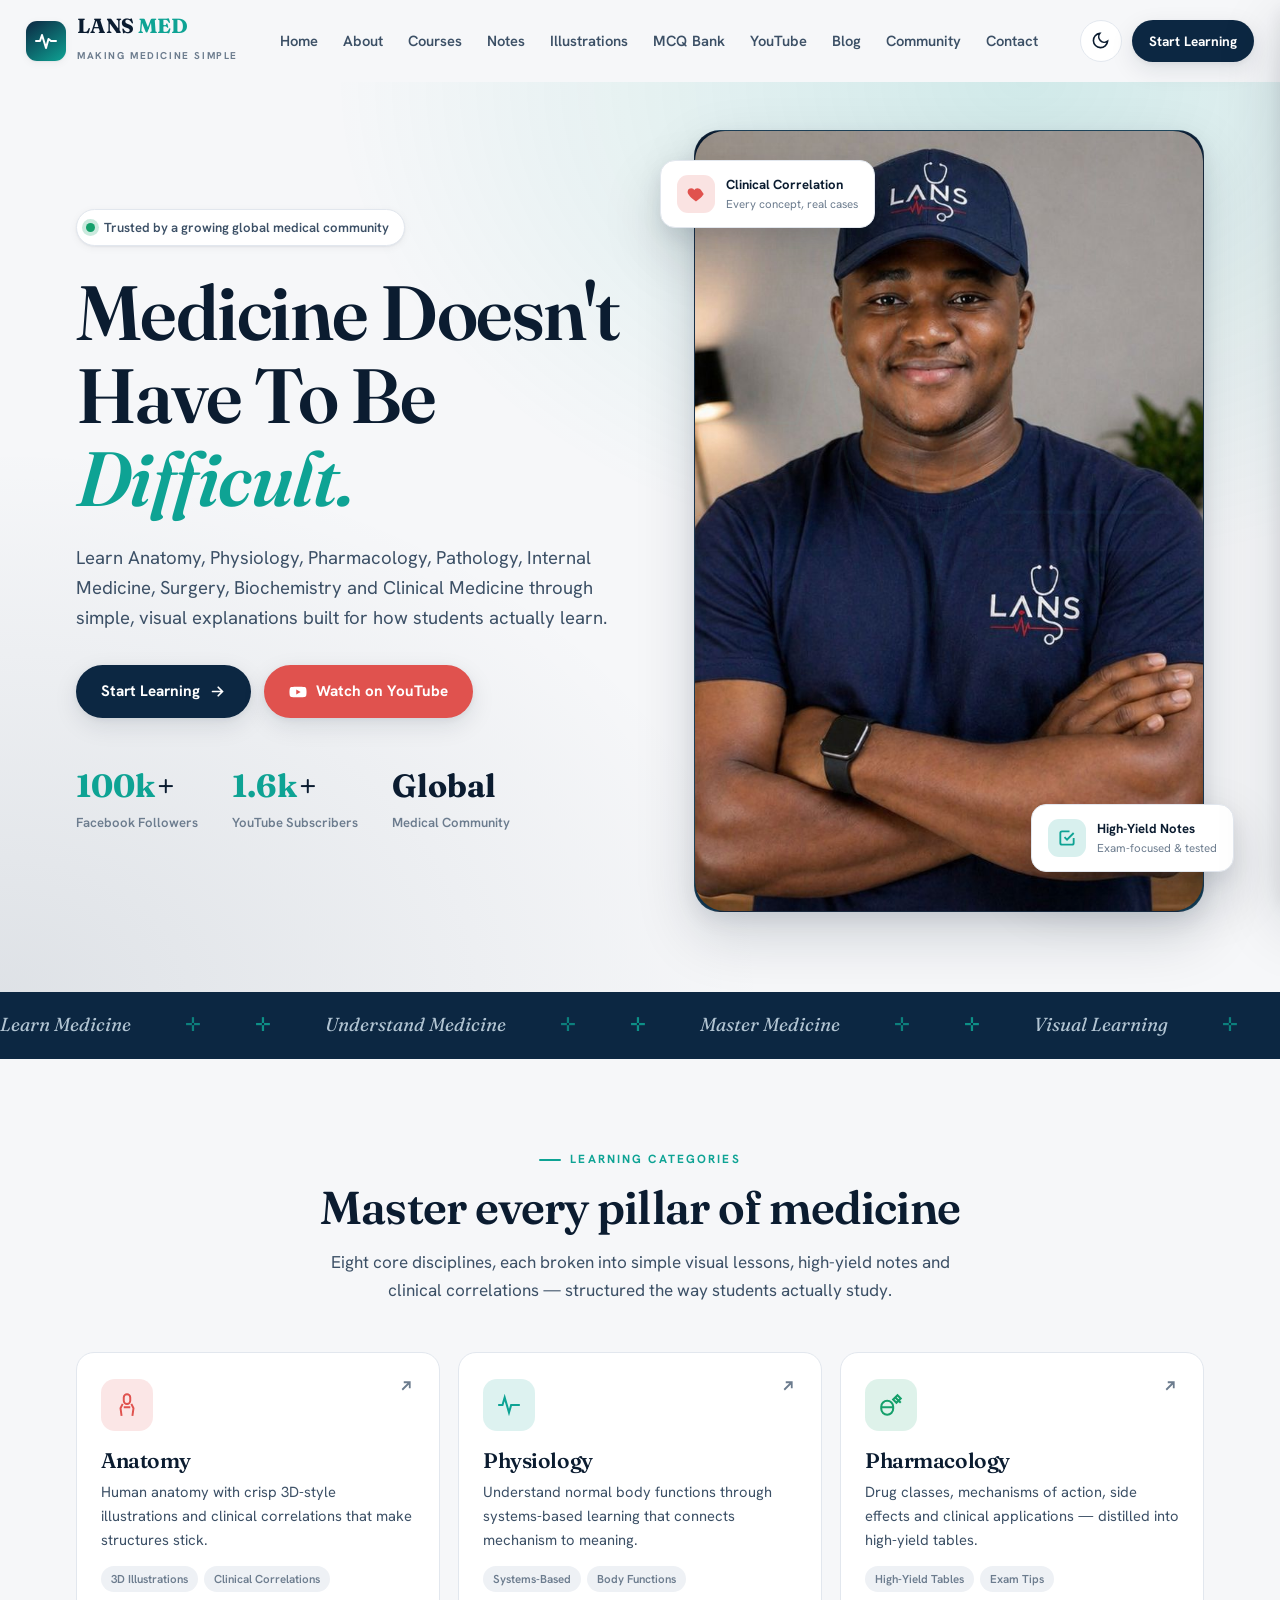
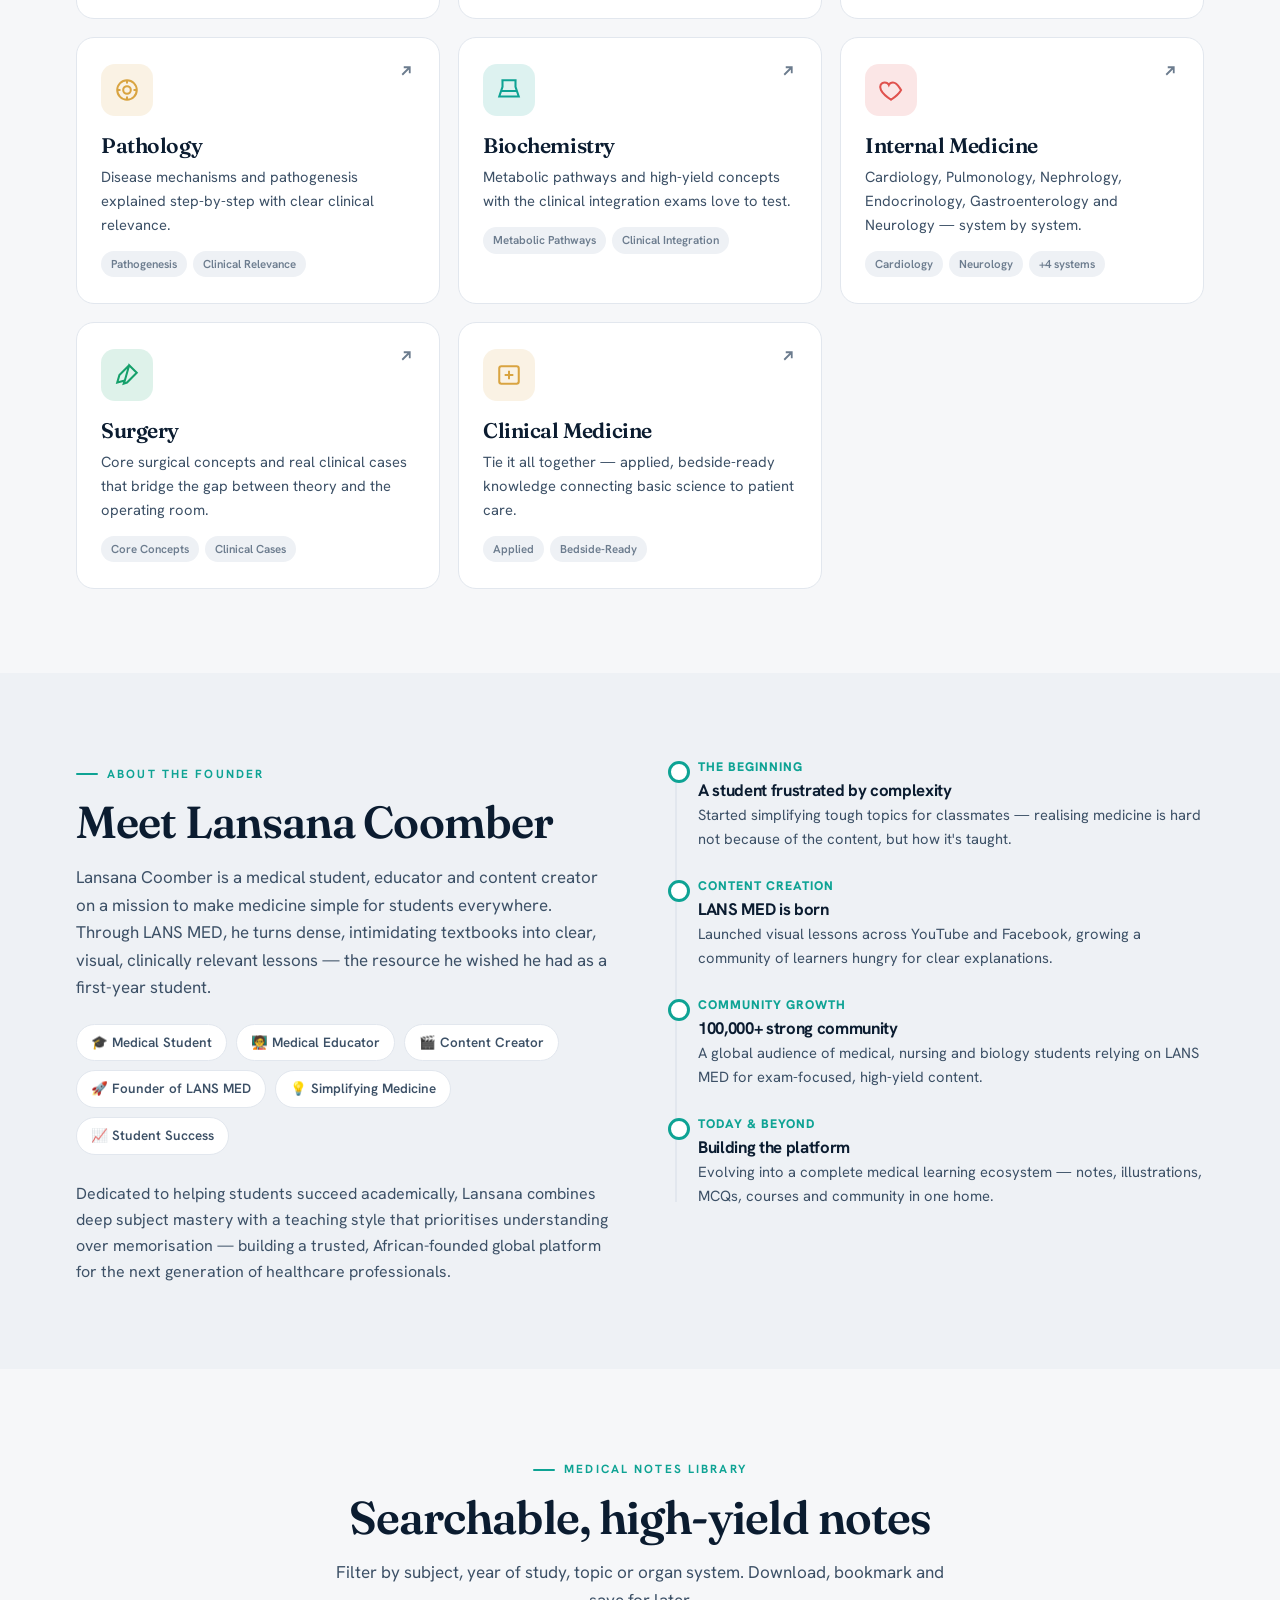
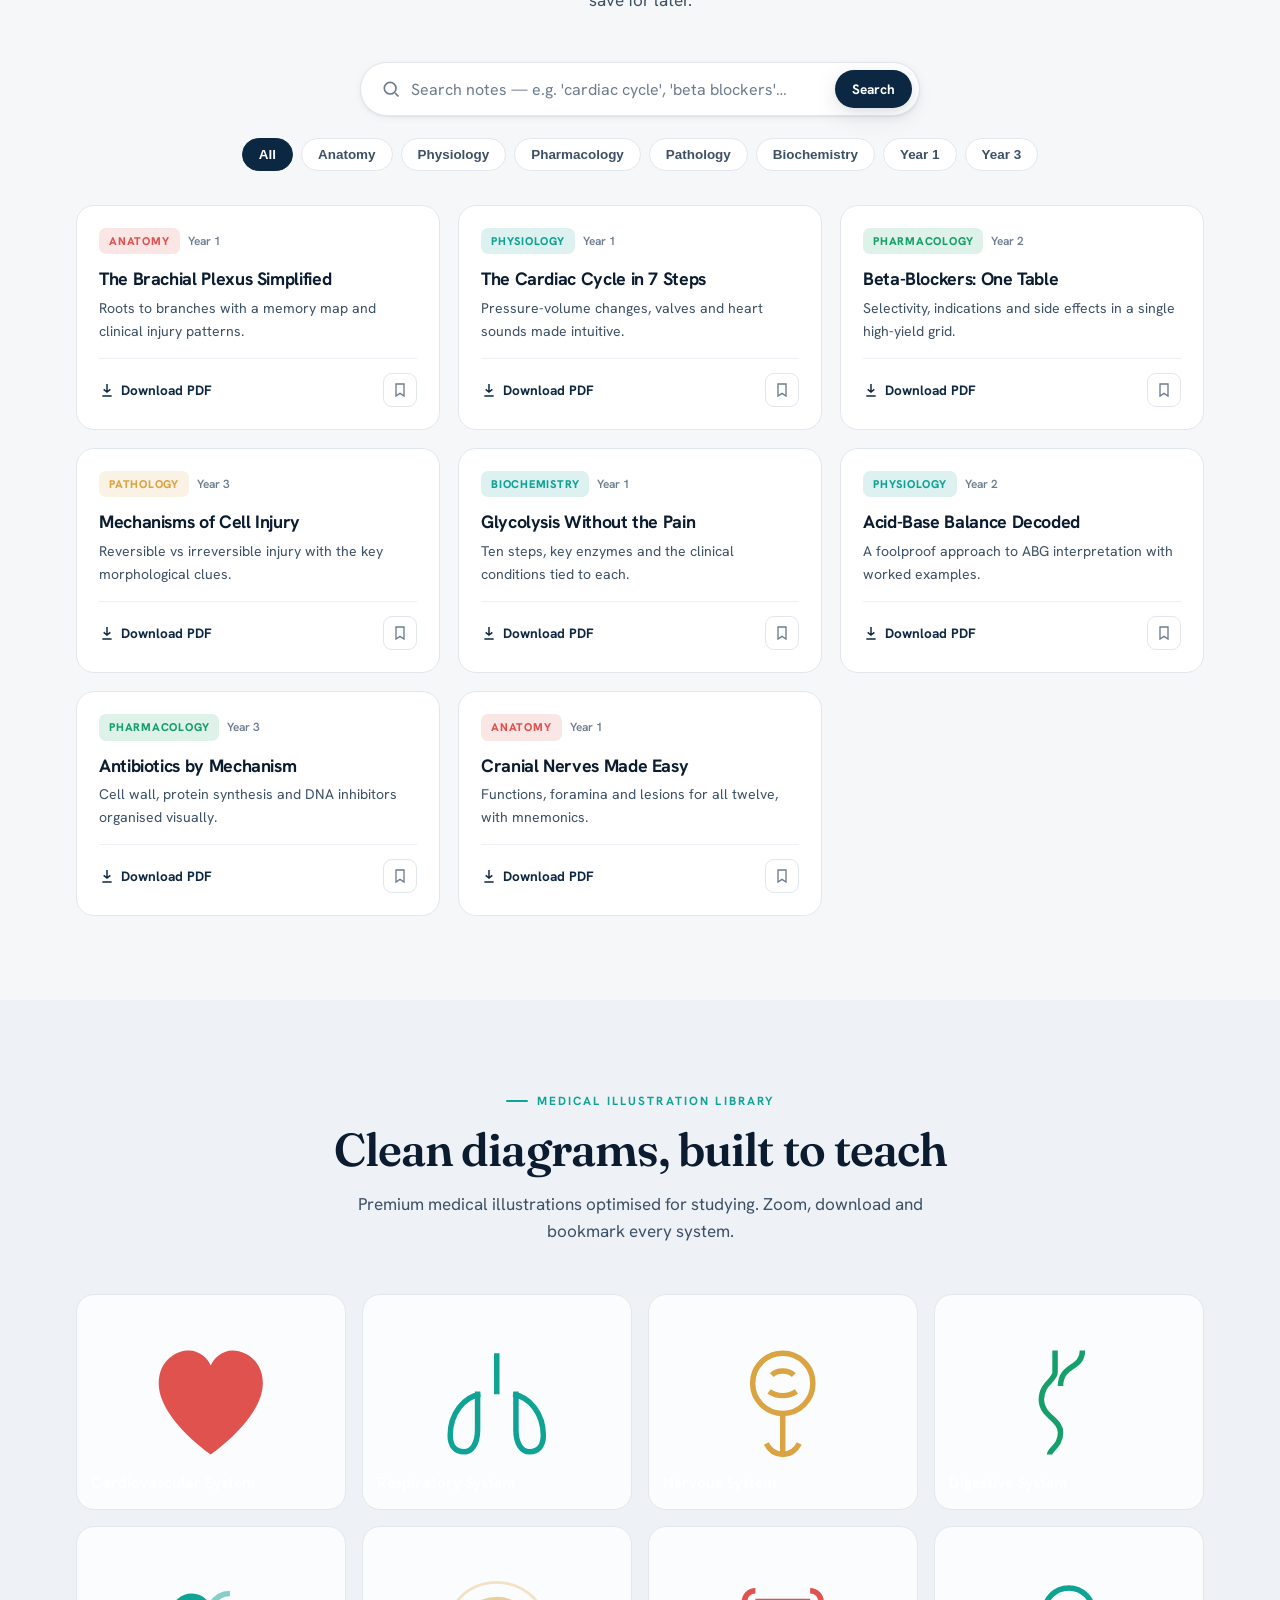
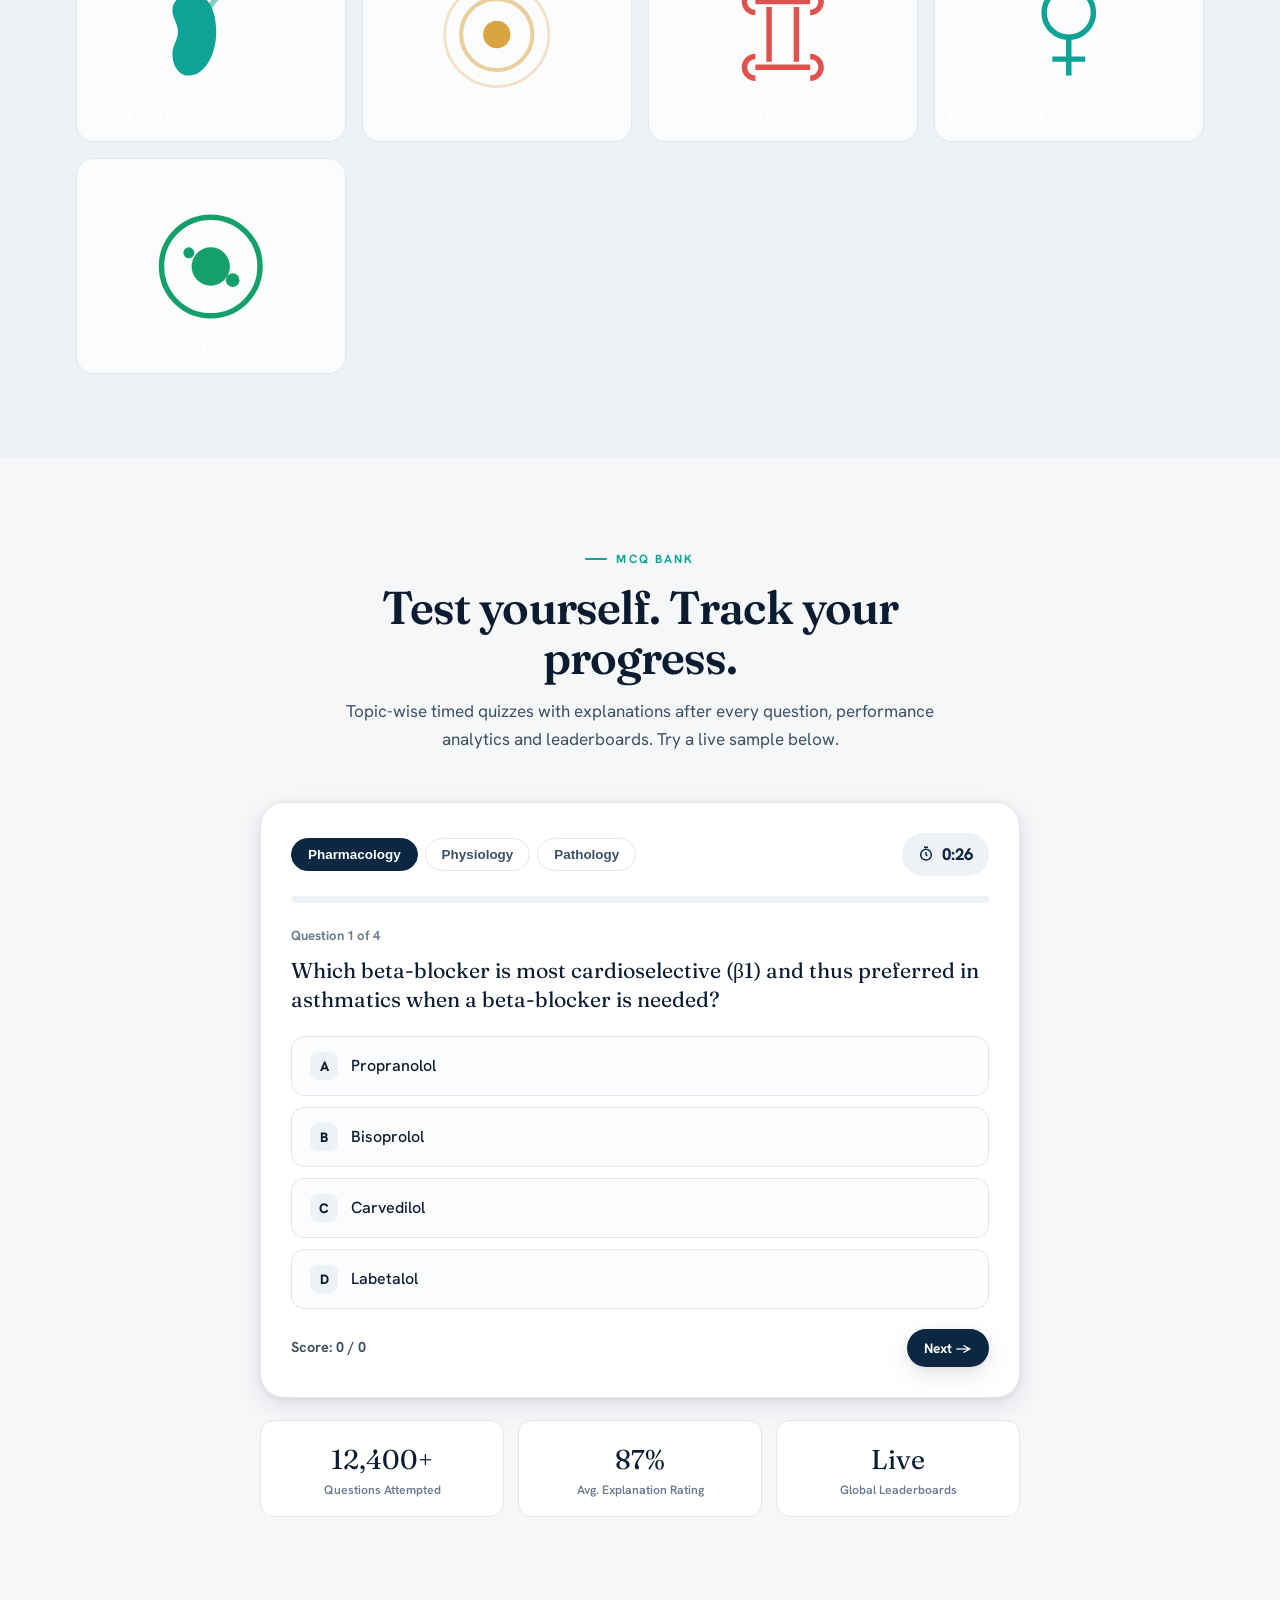
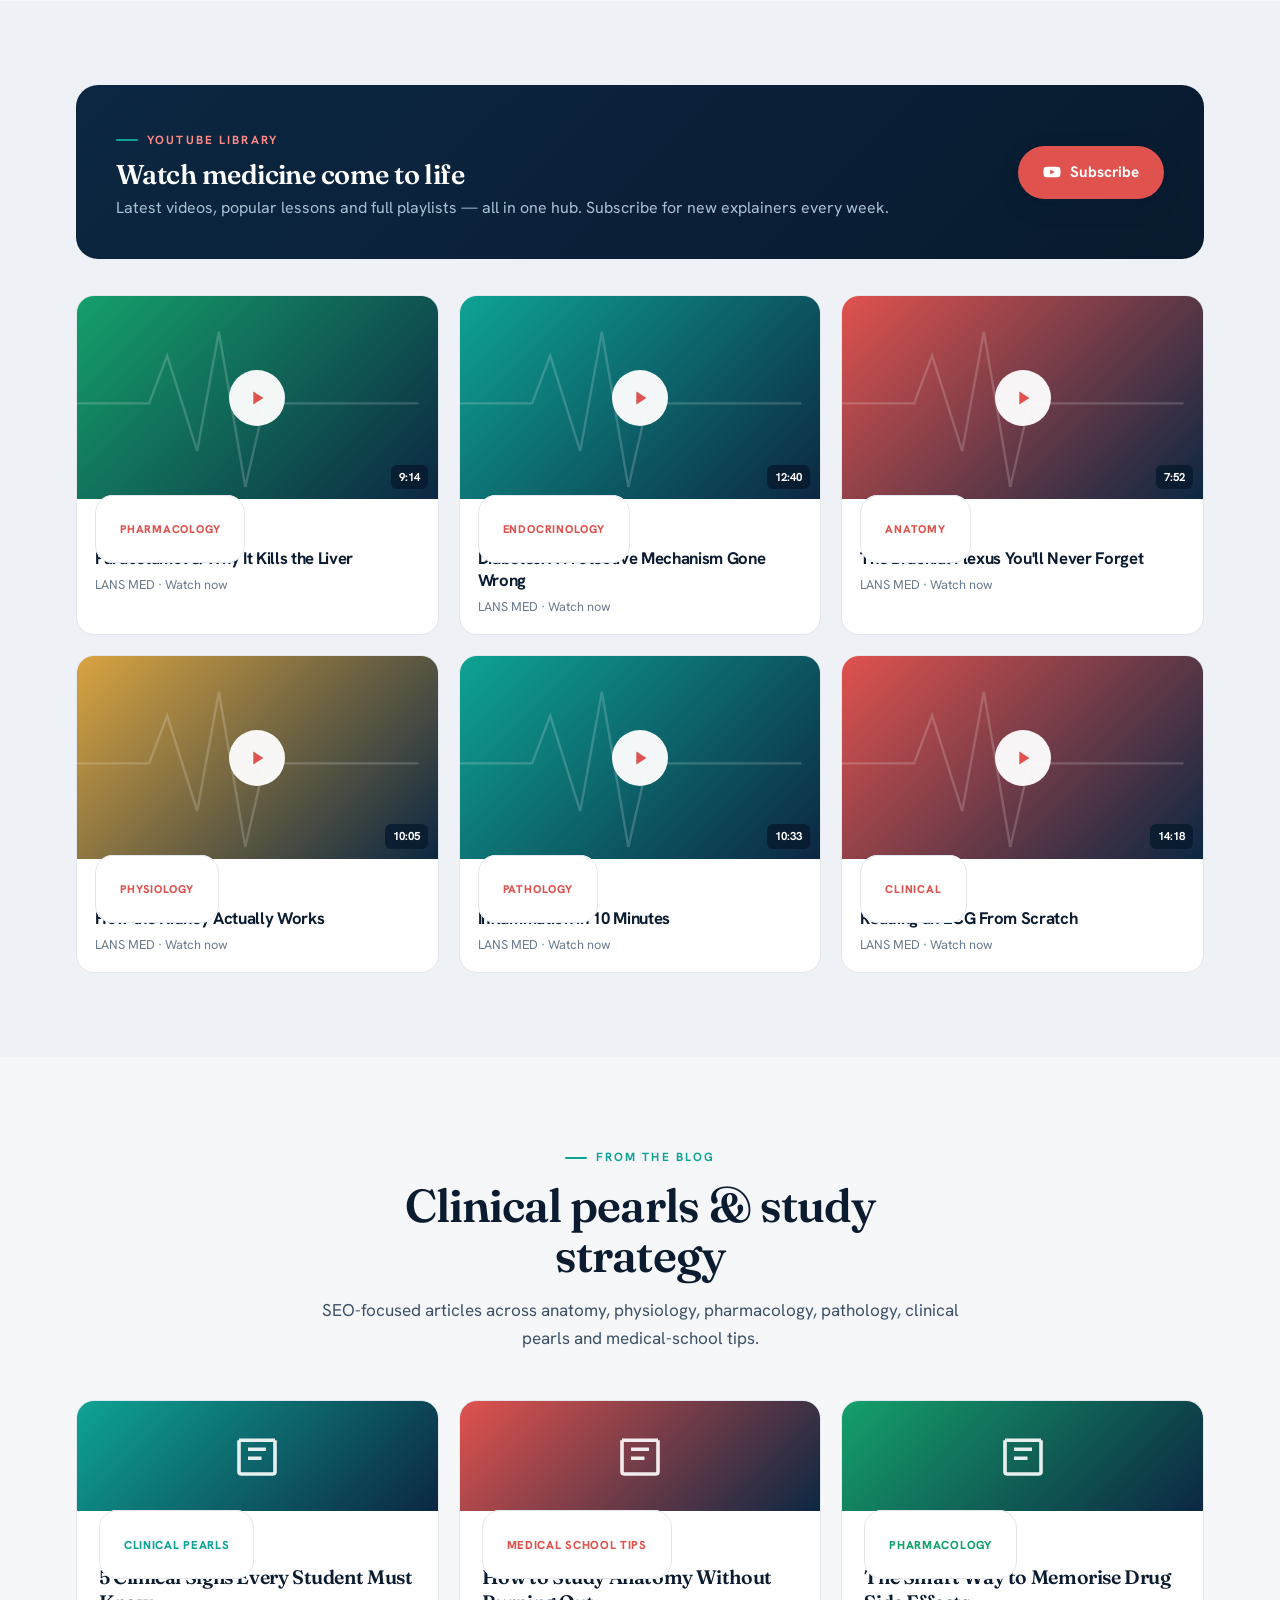
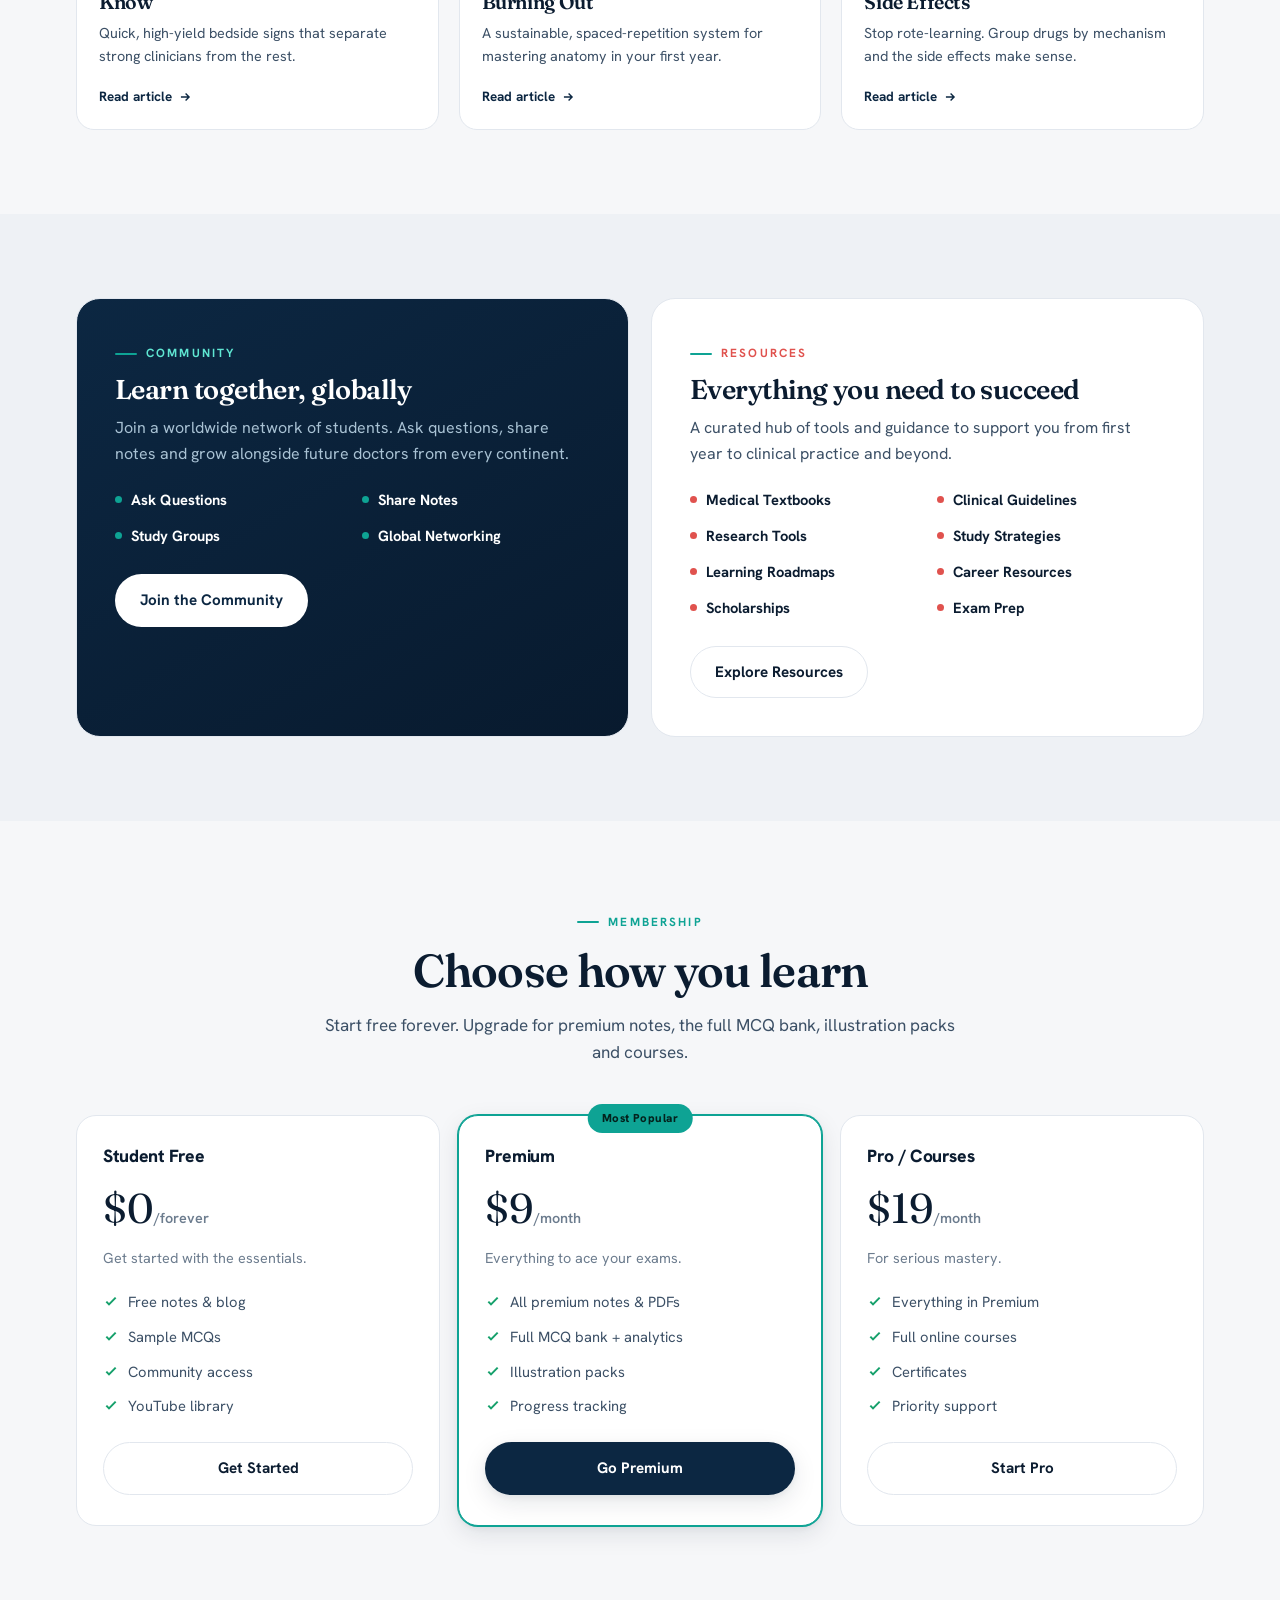
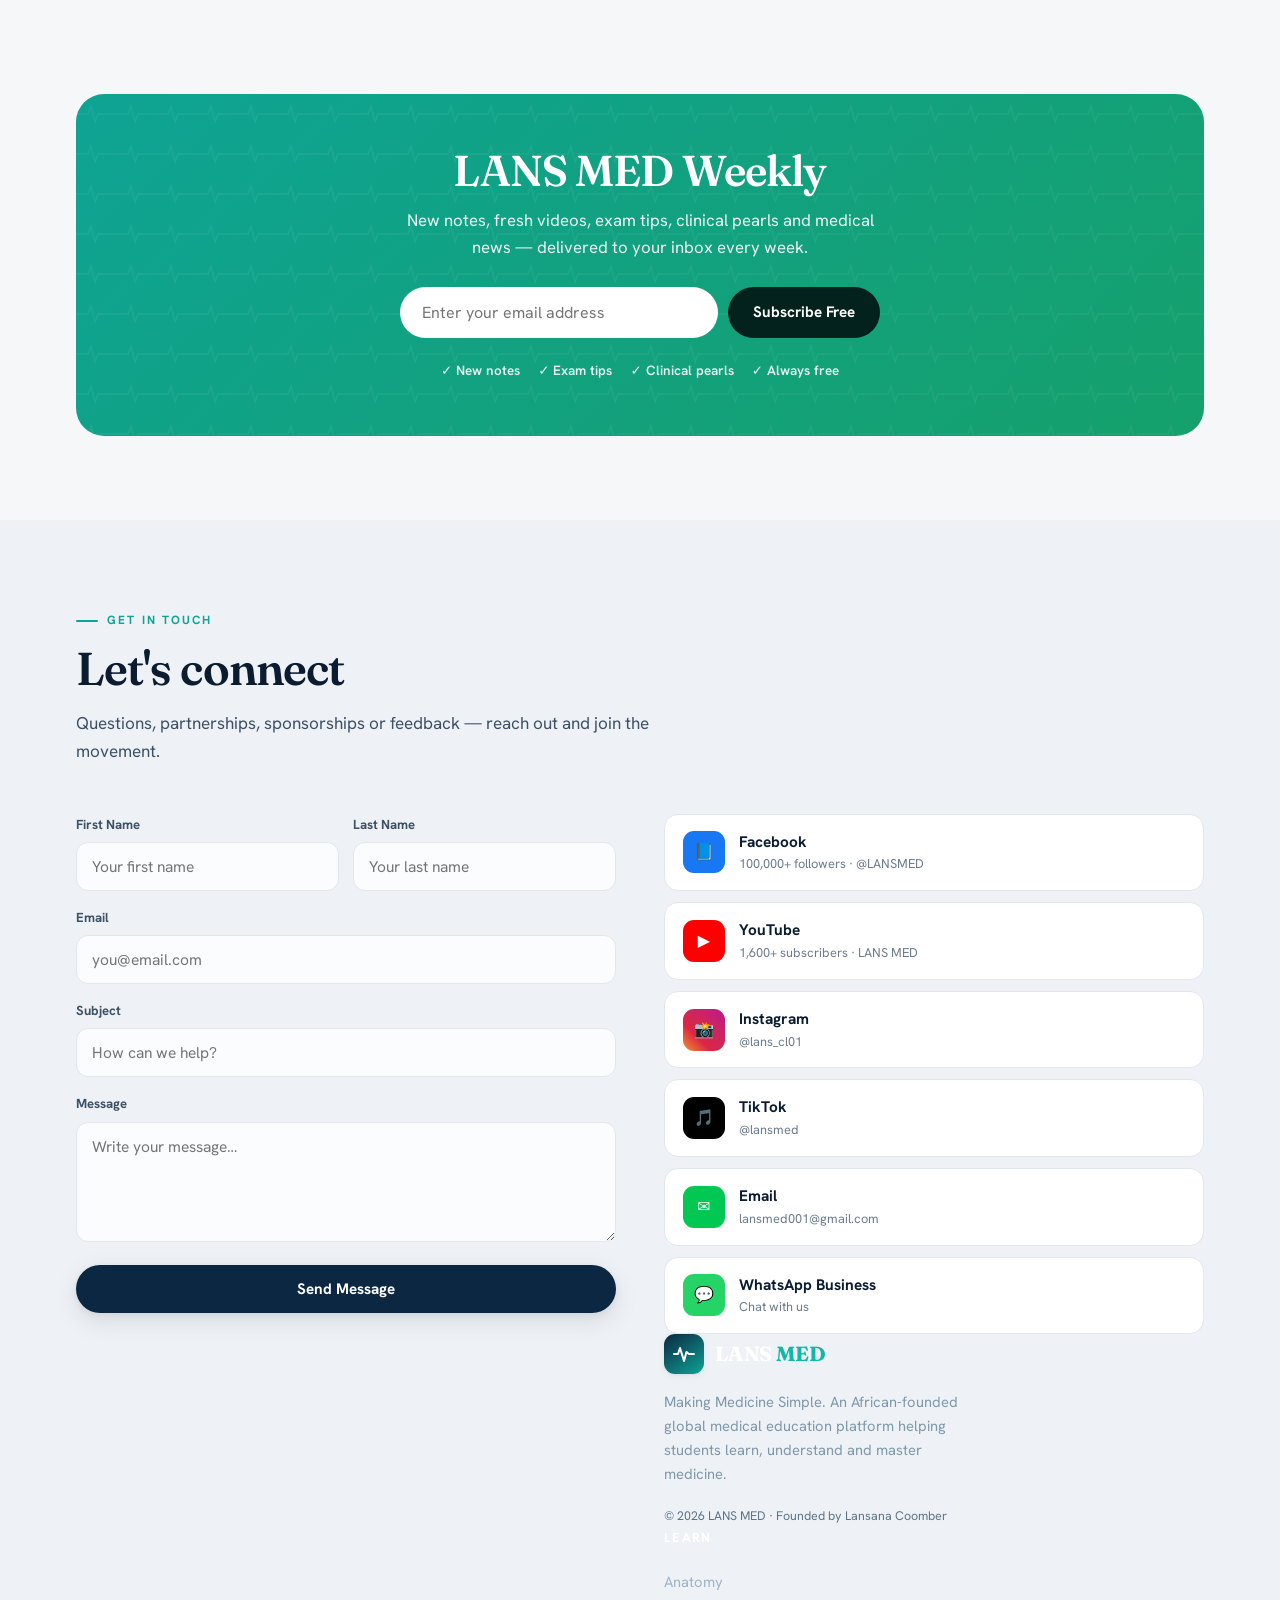
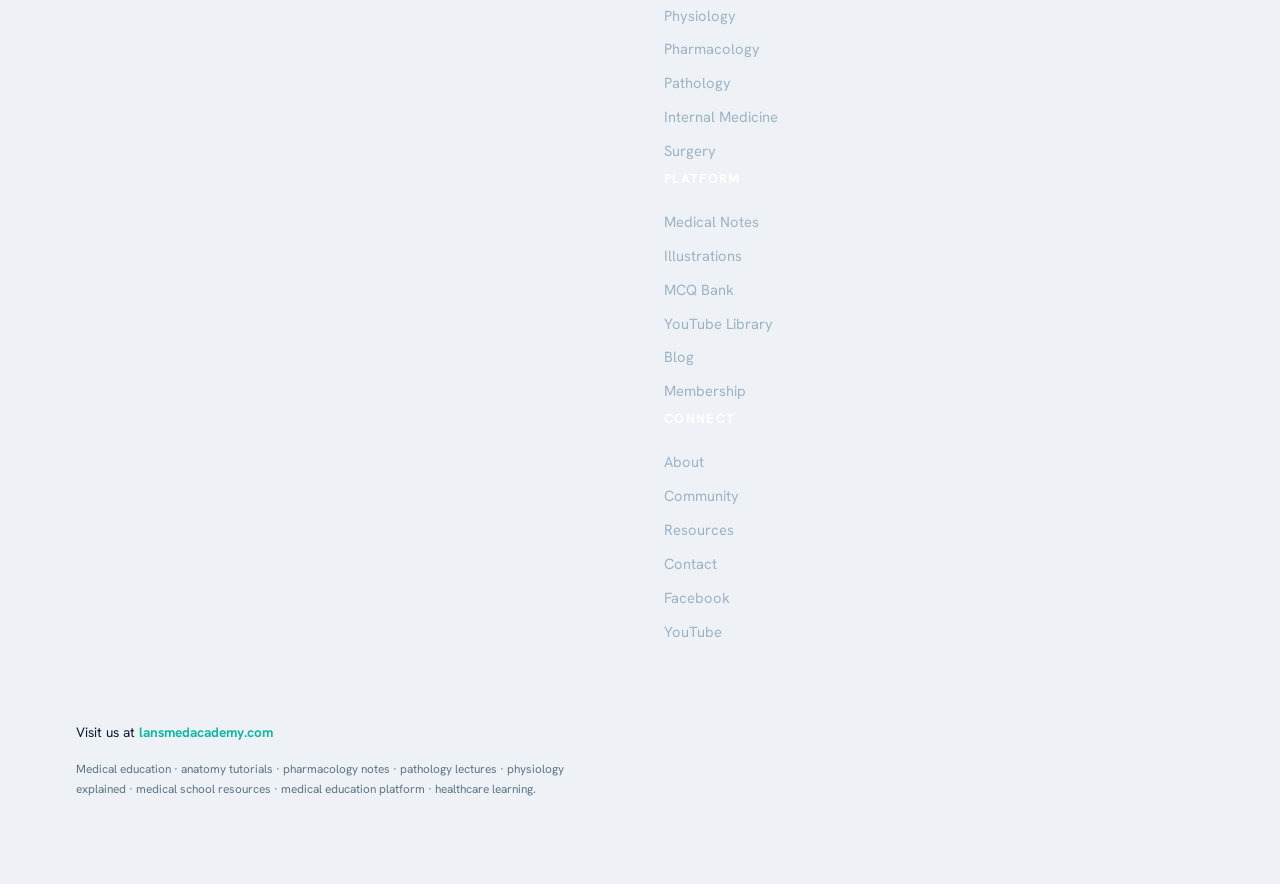
==== commit 95cdbdd5: "Added CMS connector" ====
--- a/index.html
+++ b/index.html
@@ -12,7 +12,7 @@
 </script>
 <meta charset="UTF-8" />
 <meta name="viewport" content="width=device-width, initial-scale=1.0" />
-<title>LANS MED Academy | Making Medicine Simple for Medical Students</title><link rel="icon" type="image/svg+xml" href="favicon/favicon.svg" />
+<title>LANS MED Academy | Making Medicine Simple</title><link rel="icon" type="image/svg+xml" href="favicon/favicon.svg" />
 <link rel="manifest" href="favicon/site.webmanifest" />
 <meta name="theme-color" content="#0c2742" />
 <link rel="canonical" href="https://lansmedacademy.com/" />
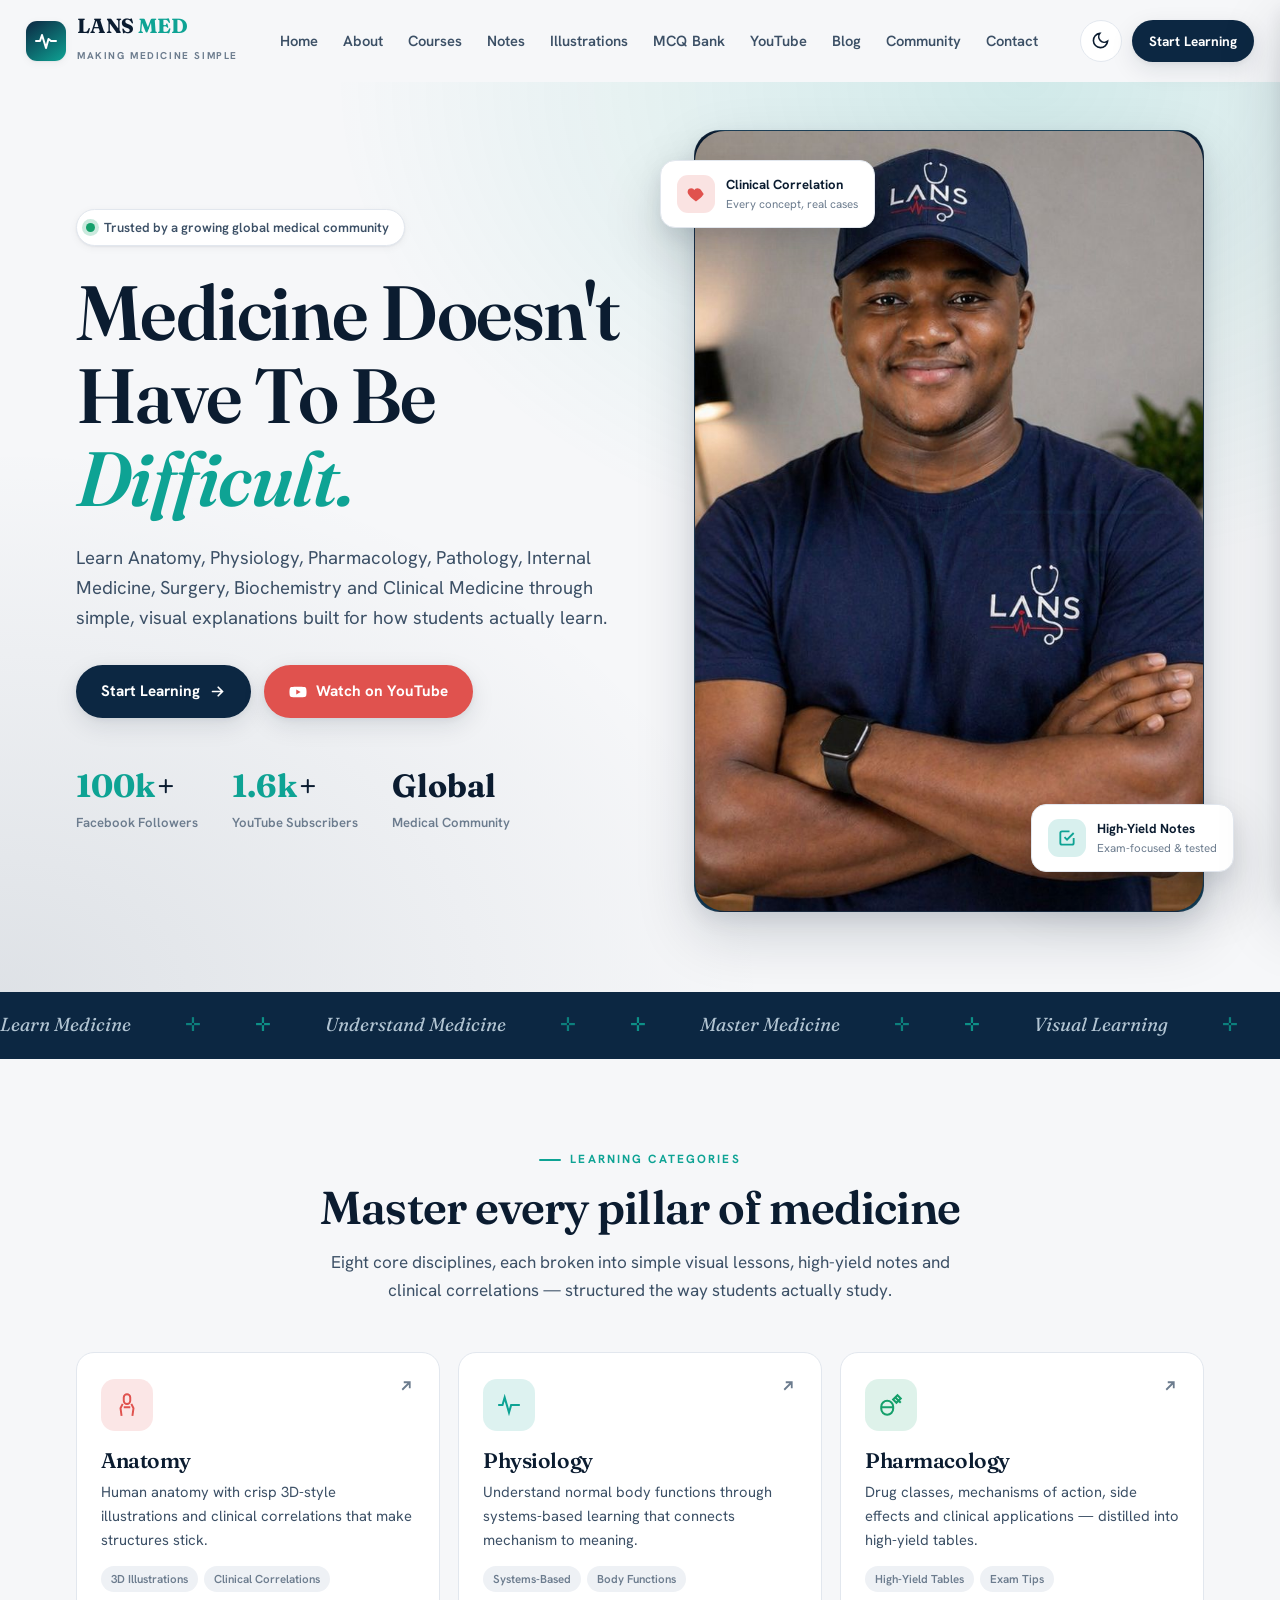
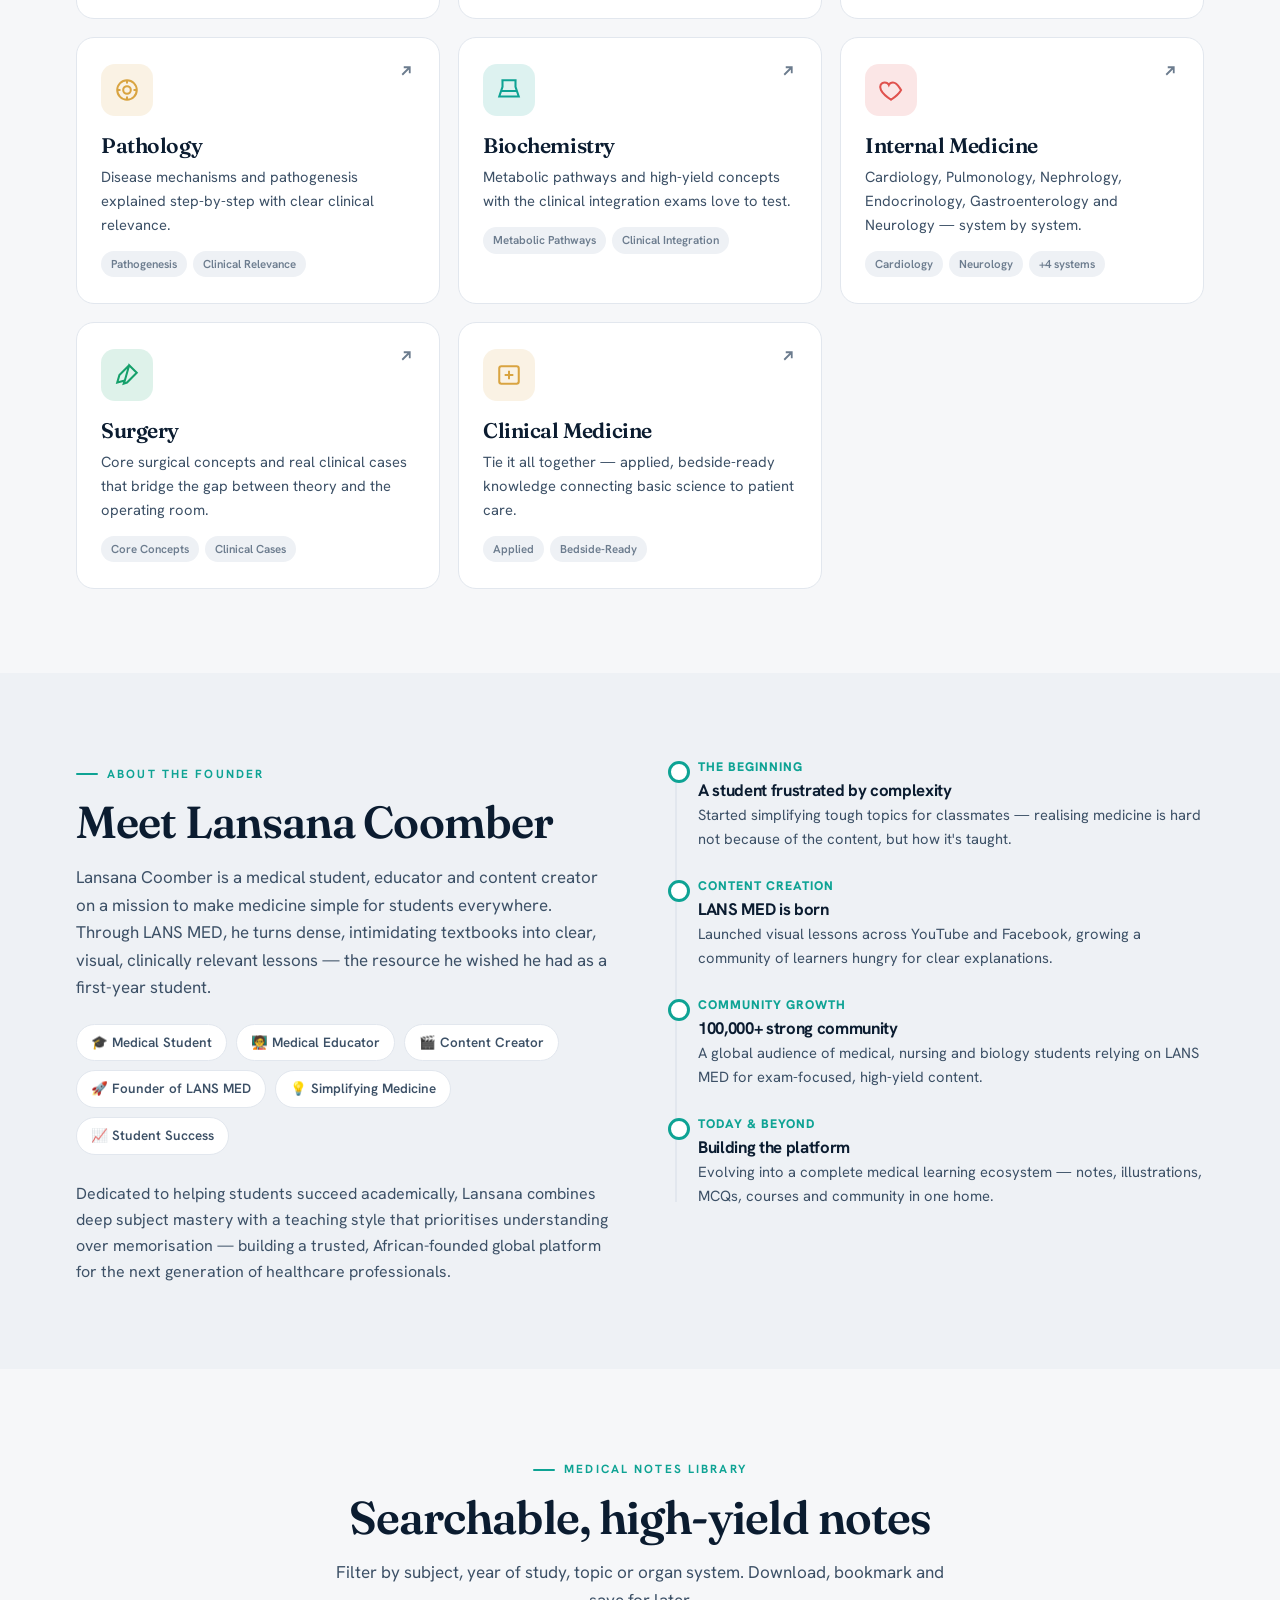
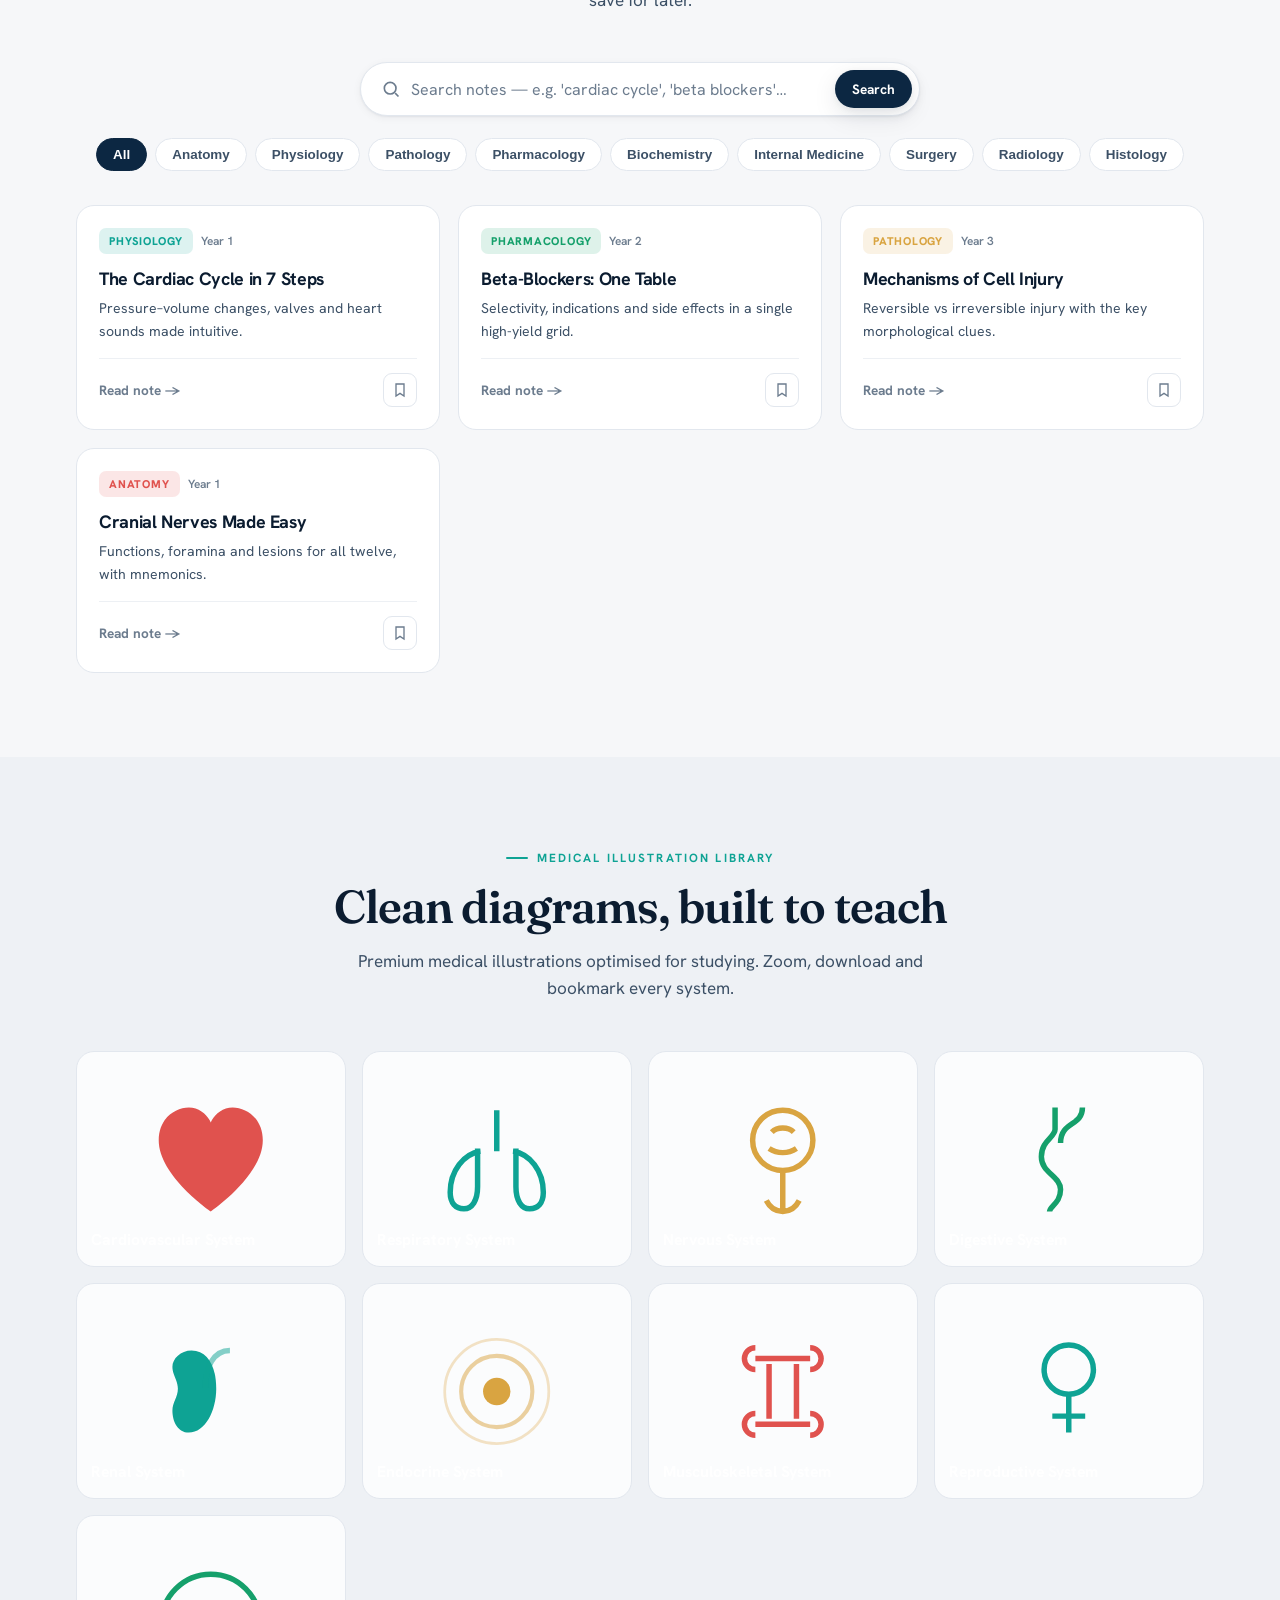
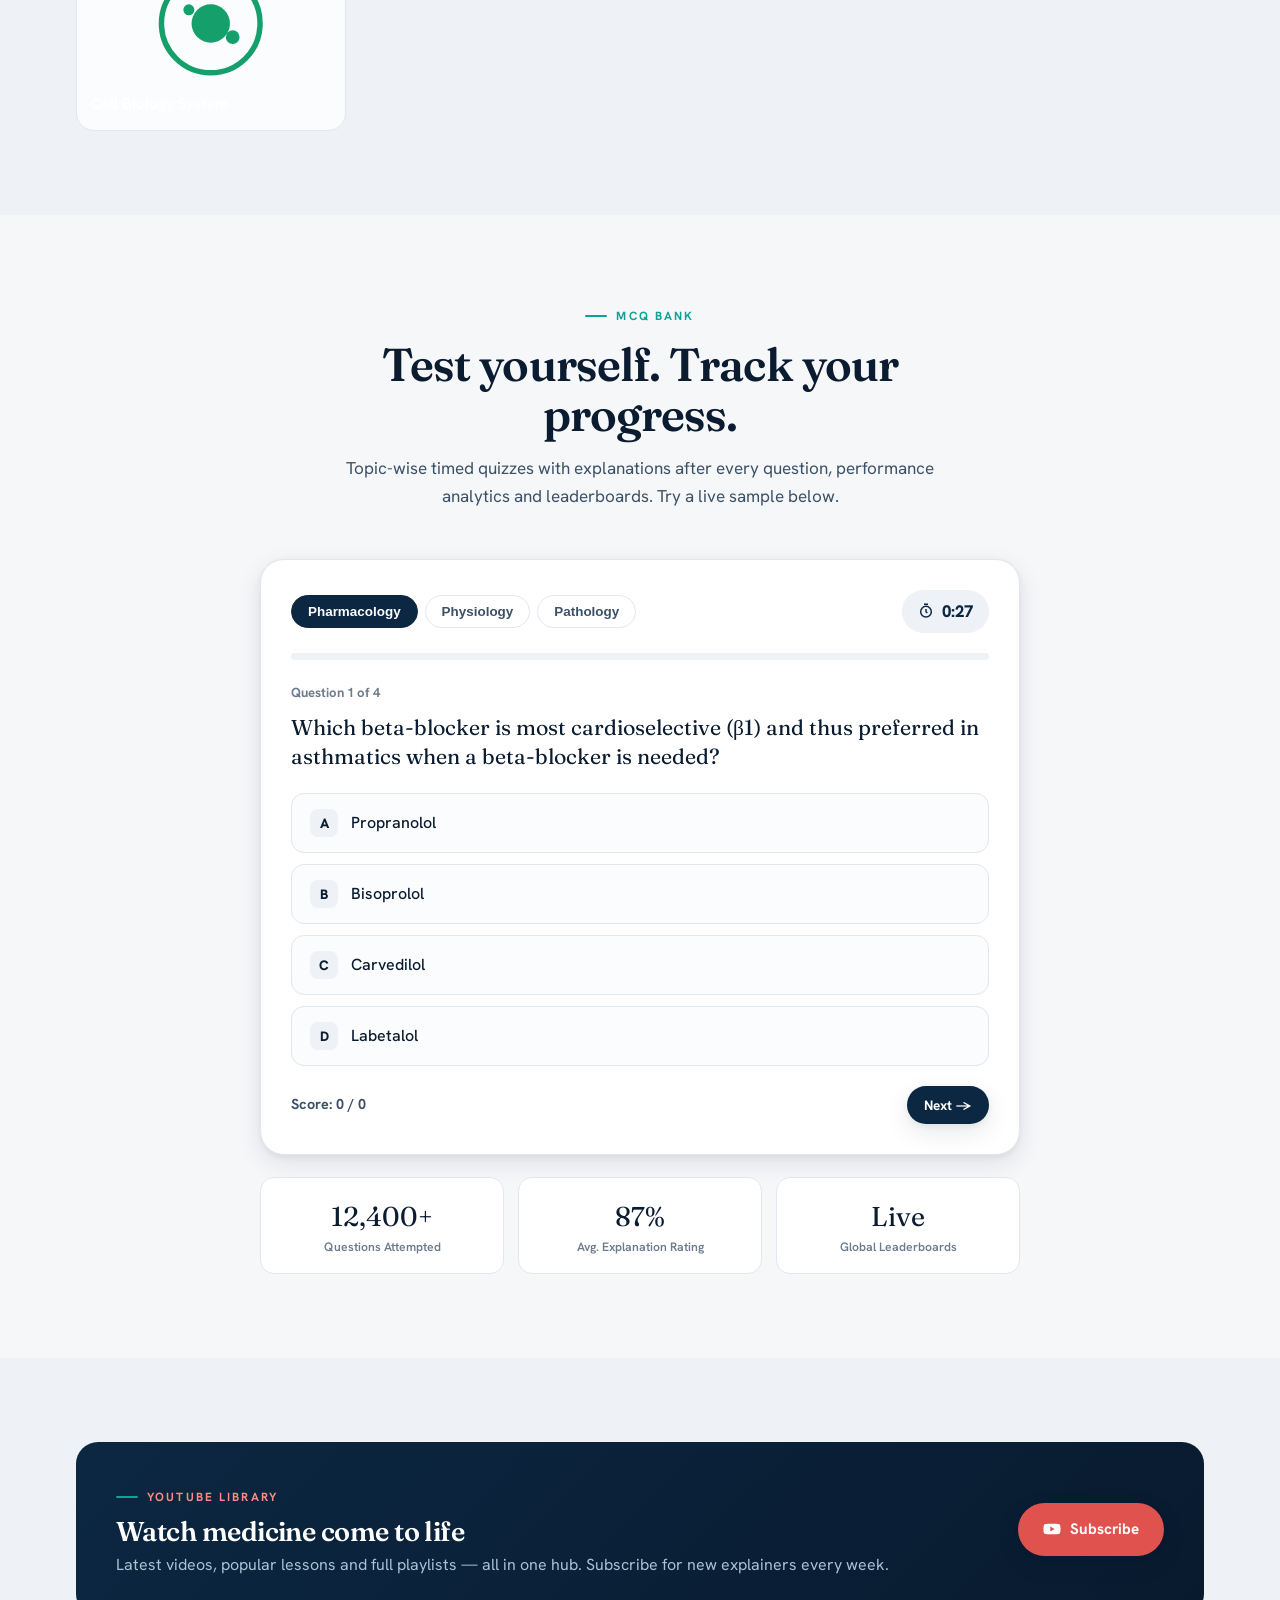
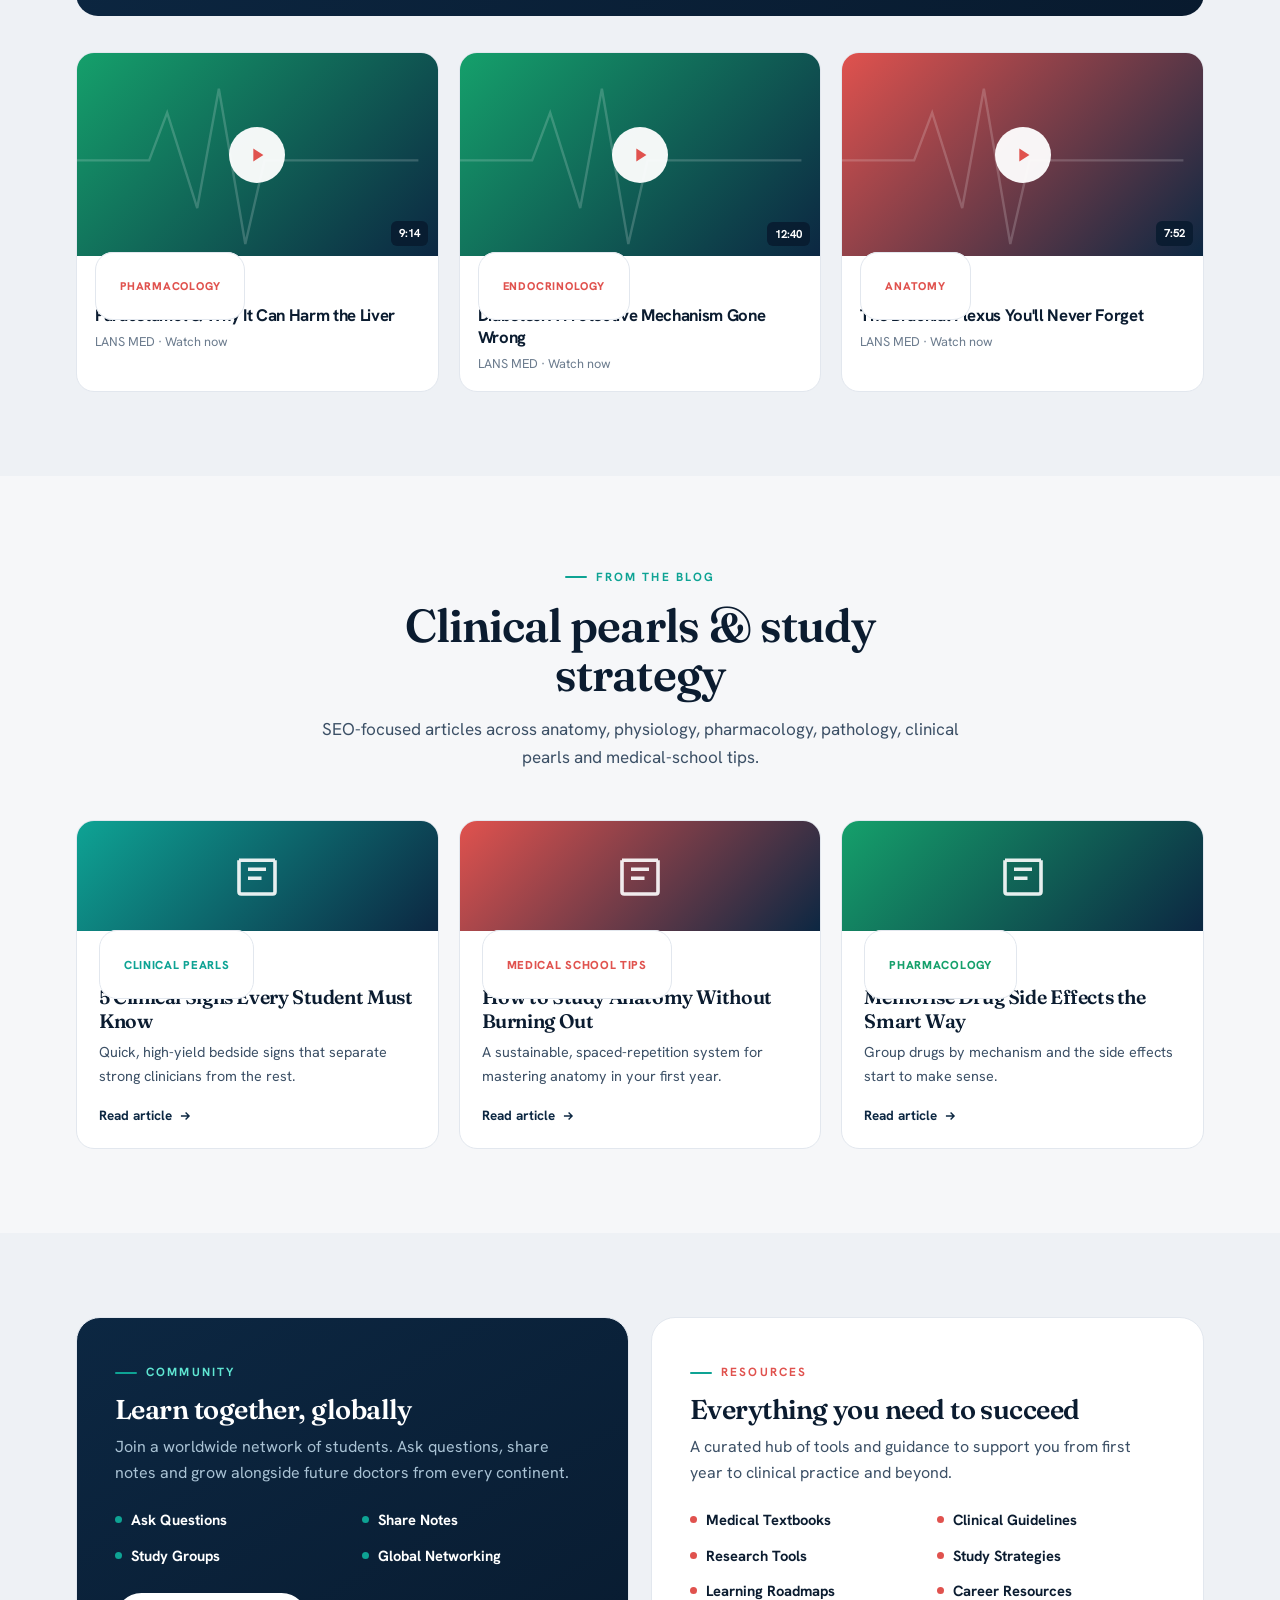
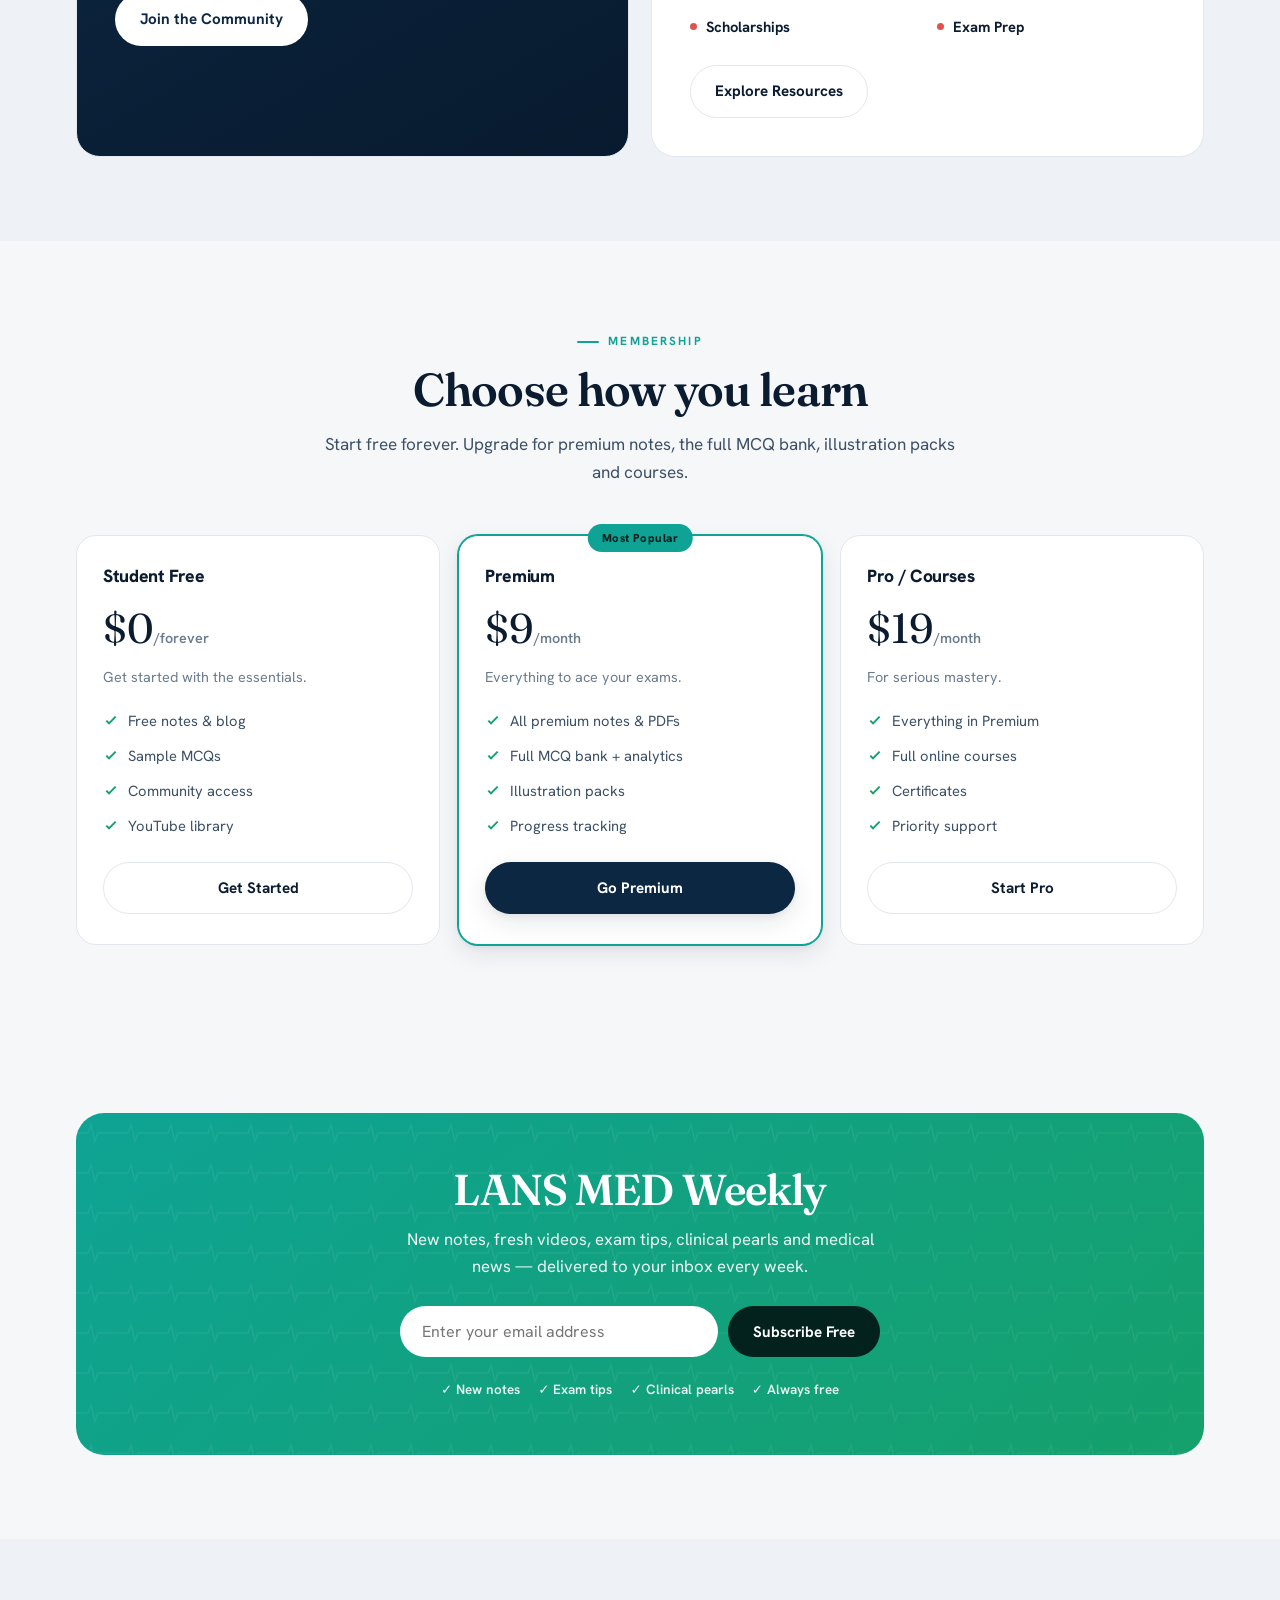
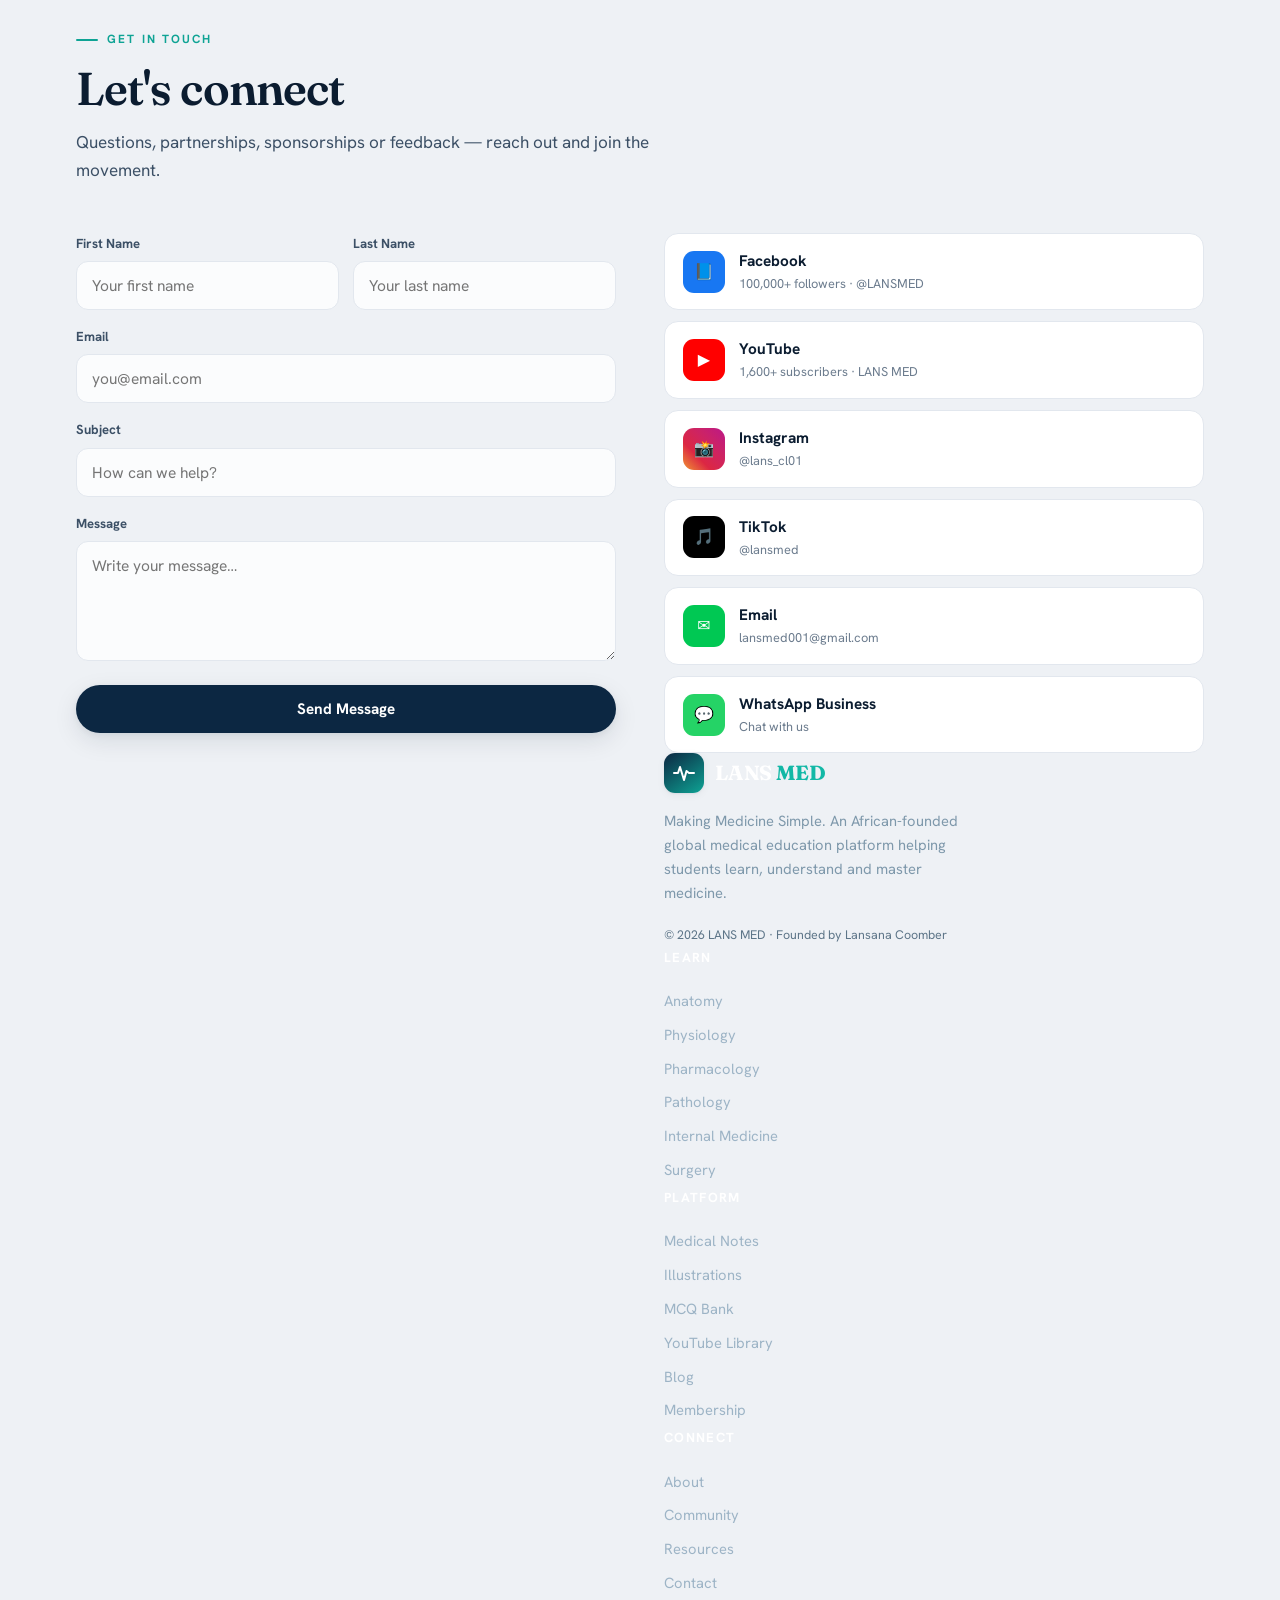
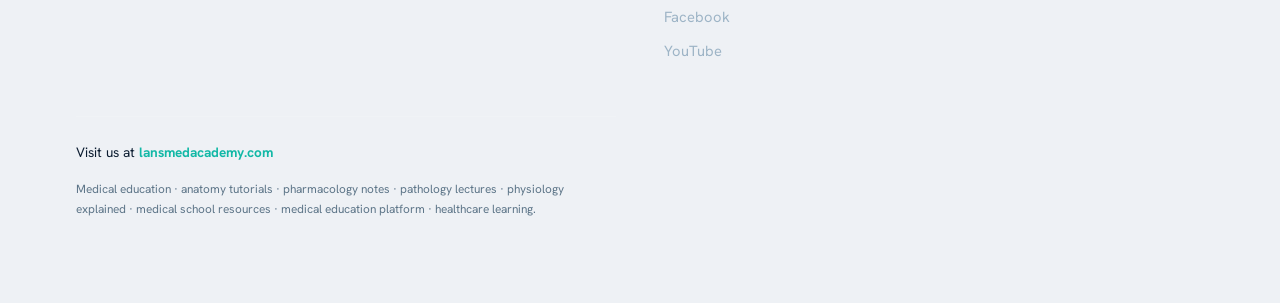
==== commit 374ede57: "Fix CMS connector script path" ====
--- a/index.html
+++ b/index.html
@@ -606,5 +606,6 @@
 </footer>
 
 <script src="script.js"></script>
+<script src="assets/cms-content.js"></script>
 </body>
 </html>
